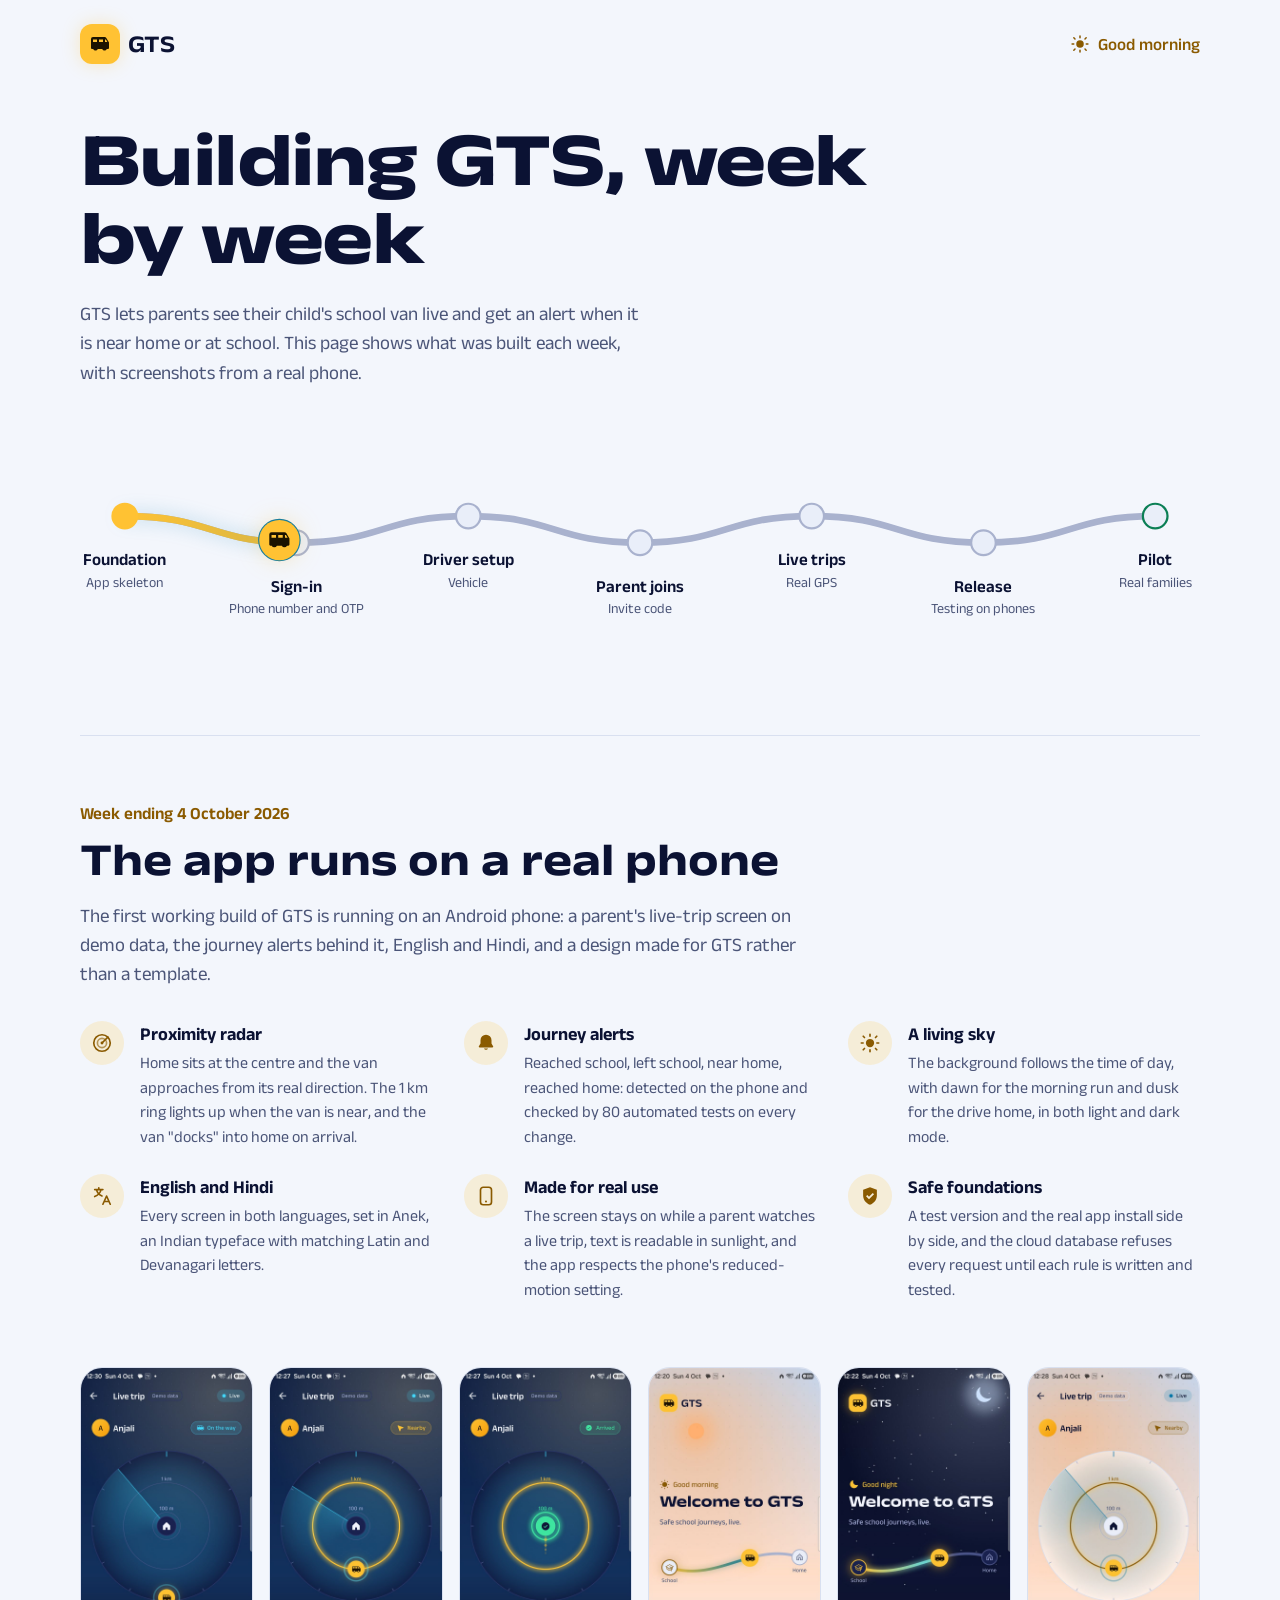
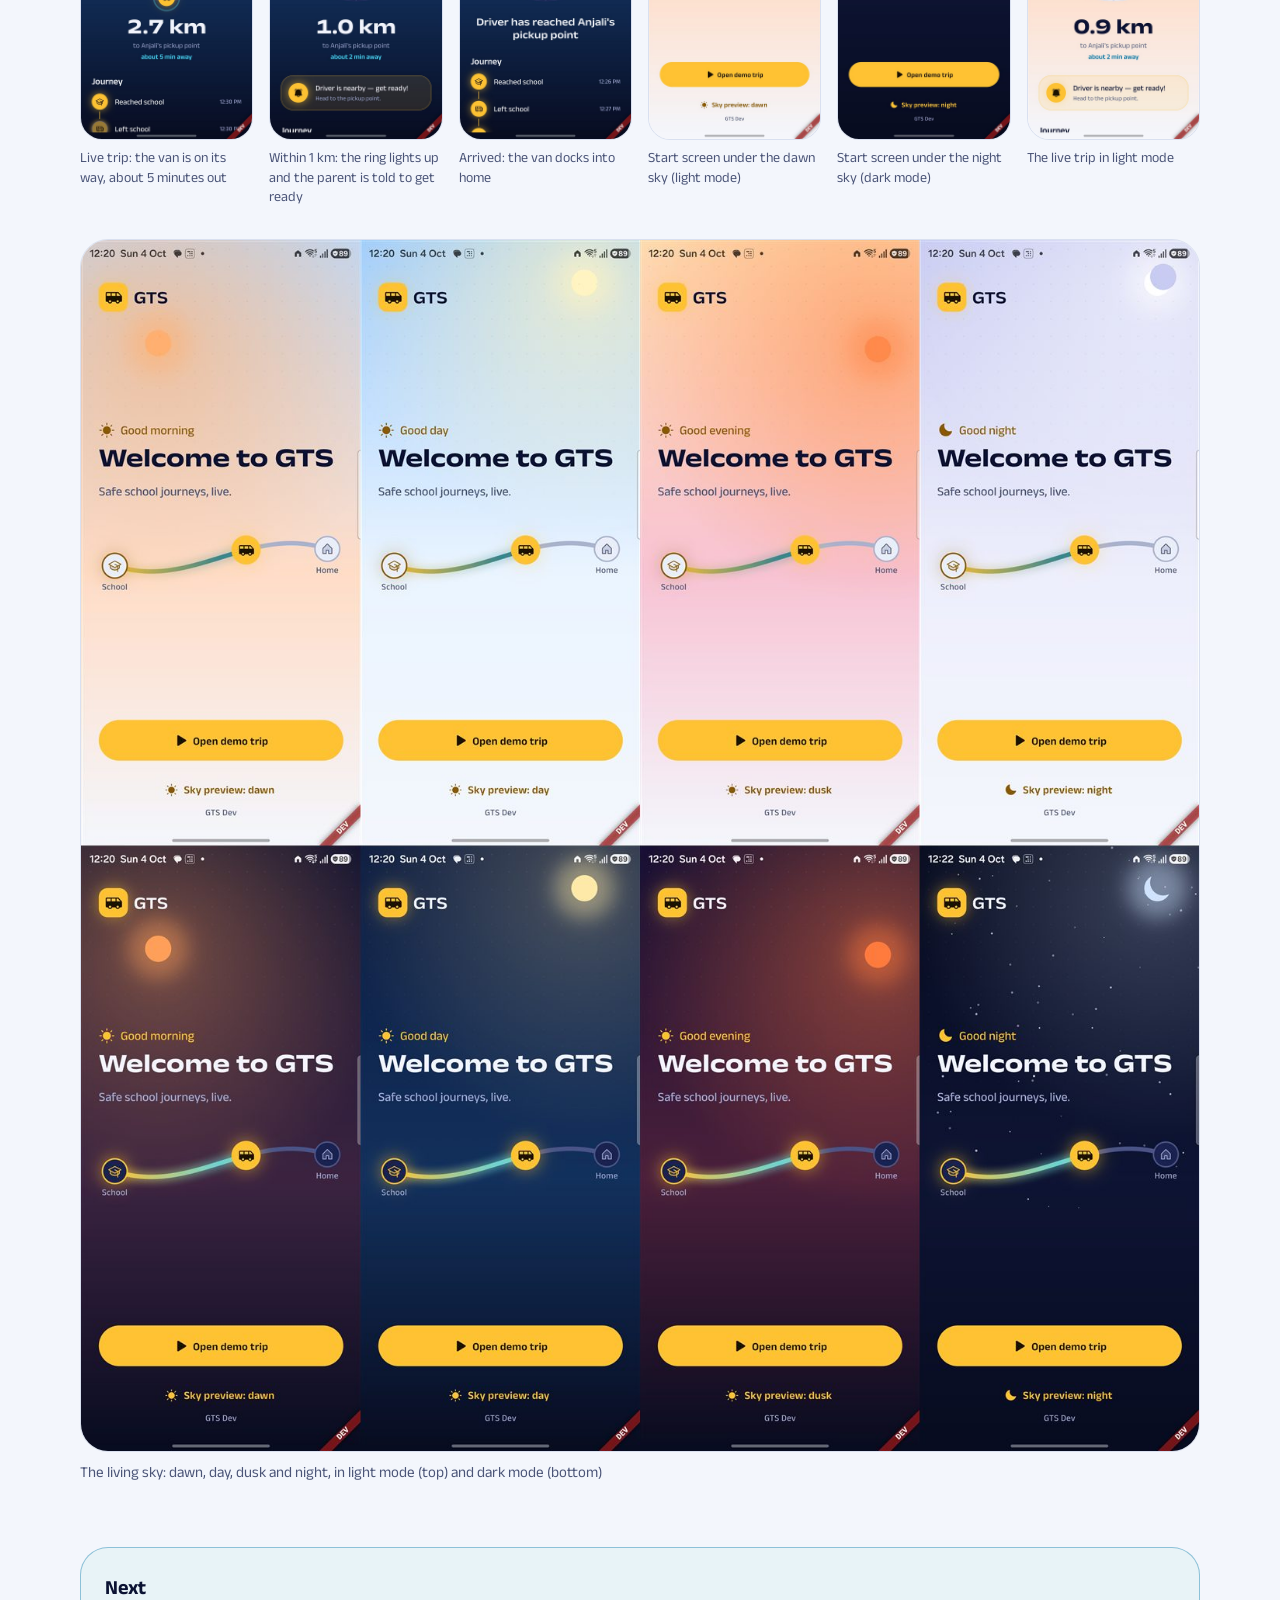
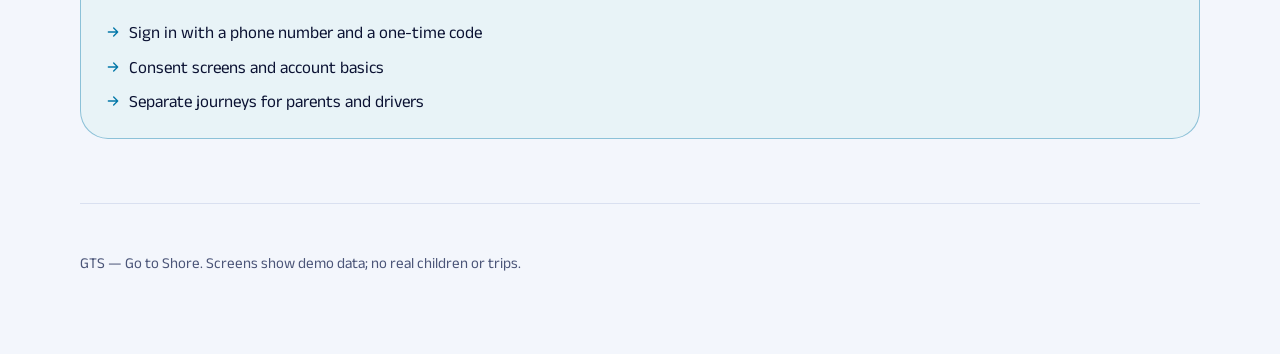
==== index.html @ 21ebdff1 "Week ending 4 October 2026: first update page Static updates page in the GTS app's design (night/day" ====
<!doctype html>
<!--
  GTS development updates — a static page served by GitHub Pages.
  WHAT: renders the weekly updates listed in data/updates.js (newest first) and the roadmap ribbon.
  HOW: no build step and no framework; js/app.js reads window.GTS_UPDATES and fills the <main>.
  PUBLIC: this repository is public. Product progress only — no costs, legal research, business
  model, dates promised to partners or personal data.
-->
<html lang="en">
  <head>
    <meta charset="utf-8" />
    <meta name="viewport" content="width=device-width, initial-scale=1" />
    <title>GTS Updates</title>
    <meta name="description" content="Weekly development updates from GTS: safe school journeys, tracked live." />
    <meta name="theme-color" content="#070B1F" media="(prefers-color-scheme: dark)" />
    <meta name="theme-color" content="#F3F6FC" media="(prefers-color-scheme: light)" />
    <link rel="icon" href="assets/favicon.svg" type="image/svg+xml" />
    <link rel="preconnect" href="https://fonts.googleapis.com" />
    <link rel="preconnect" href="https://fonts.gstatic.com" crossorigin />
    <!-- Anek Latin: the typeface of the GTS app (Ek Type, an Indian foundry). Width axis for the
         wide display style the app uses. -->
    <link
      rel="stylesheet"
      href="https://fonts.googleapis.com/css2?family=Anek+Latin:wdth,wght@75..125,300..800&display=swap"
    />
    <link rel="stylesheet" href="css/styles.css" />
  </head>
  <body>
    <div class="sky" aria-hidden="true"><div class="sky__body"></div></div>

    <header class="masthead">
      <a class="brand" href="./" aria-label="GTS updates home">
        <span class="brand__tile">
          <svg viewBox="0 0 24 24" aria-hidden="true"><use href="#icon-van" /></svg>
        </span>
        <span class="brand__name">GTS</span>
      </a>
      <p class="masthead__greeting" id="greeting"></p>
    </header>

    <main id="app">
      <section class="intro">
        <h1 class="intro__title">Building GTS, week by week</h1>
        <p class="intro__lede">
          GTS lets parents see their child's school van live and get an alert when it is near home or
          at school. This page shows what was built each week, with screenshots from a real phone.
        </p>
        <figure class="roadmap" id="roadmap" aria-label="Roadmap"></figure>
      </section>

      <div id="weeks"></div>
      <noscript><p class="noscript">This page needs JavaScript to show the updates.</p></noscript>
    </main>

    <footer class="footer">
      <p>GTS — Go to Shore. Screens show demo data; no real children or trips.</p>
    </footer>

    <dialog class="lightbox" id="lightbox" aria-label="Screenshot">
      <button class="lightbox__close" type="button" aria-label="Close">
        <svg viewBox="0 0 24 24" aria-hidden="true"><use href="#icon-close" /></svg>
      </button>
      <img class="lightbox__image" alt="" />
      <p class="lightbox__caption"></p>
    </dialog>

    <!-- Icon sprite (Phosphor-style duotone/fill shapes, drawn for this page). -->
    <svg width="0" height="0" style="position: absolute" aria-hidden="true">
      <symbol id="icon-van" viewBox="0 0 24 24">
        <path d="M3 7a2 2 0 0 1 2-2h11.6a2 2 0 0 1 1.7.95L21 10.5V16a1 1 0 0 1-1 1h-1.2a2.5 2.5 0 0 1-4.6 0H9.8a2.5 2.5 0 0 1-4.6 0H4a1 1 0 0 1-1-1V7Zm2 .5V10h4V7.5H5Zm6 0V10h4V7.5h-4Zm6 0V10h2.4l-1.5-2.5H17Z" fill="currentColor" />
      </symbol>
      <symbol id="icon-radar" viewBox="0 0 24 24">
        <circle cx="12" cy="12" r="9" fill="none" stroke="currentColor" stroke-width="1.8" />
        <circle cx="12" cy="12" r="5" fill="none" stroke="currentColor" stroke-width="1.8" opacity=".6" />
        <path d="M12 12 18.4 5.6" stroke="currentColor" stroke-width="1.8" stroke-linecap="round" />
        <circle cx="12" cy="12" r="1.6" fill="currentColor" />
      </symbol>
      <symbol id="icon-bell" viewBox="0 0 24 24">
        <path d="M12 3a6 6 0 0 0-6 6v3.6l-1.6 2.7A1 1 0 0 0 5.3 17h13.4a1 1 0 0 0 .9-1.7L18 12.6V9a6 6 0 0 0-6-6Zm-2.2 15a2.4 2.4 0 0 0 4.4 0H9.8Z" fill="currentColor" />
      </symbol>
      <symbol id="icon-sun" viewBox="0 0 24 24">
        <circle cx="12" cy="12" r="4.5" fill="currentColor" />
        <path d="M12 2.5v2M12 19.5v2M4.6 4.6 6 6M18 18l1.4 1.4M2.5 12h2M19.5 12h2M4.6 19.4 6 18M18 6l1.4-1.4" stroke="currentColor" stroke-width="1.8" stroke-linecap="round" />
      </symbol>
      <symbol id="icon-moon" viewBox="0 0 24 24">
        <path d="M20 14.5A8 8 0 0 1 9.5 4a8 8 0 1 0 10.5 10.5Z" fill="currentColor" />
      </symbol>
      <symbol id="icon-language" viewBox="0 0 24 24">
        <path d="M4 5h9M8.5 3v2M6 5c.6 3 2.8 5.6 6 7M11 5c-.8 3.4-3.2 6.2-7 7.6M13 21l4-9 4 9M14.4 18h5.2" fill="none" stroke="currentColor" stroke-width="1.8" stroke-linecap="round" stroke-linejoin="round" />
      </symbol>
      <symbol id="icon-shield" viewBox="0 0 24 24">
        <path d="M12 2.5 4.5 5.3v6.1c0 4.6 3.1 8.6 7.5 10.1 4.4-1.5 7.5-5.5 7.5-10.1V5.3L12 2.5Zm-1.1 13.1-3.2-3.2 1.4-1.4 1.8 1.8 4.1-4.1 1.4 1.4-5.5 5.5Z" fill="currentColor" />
      </symbol>
      <symbol id="icon-phone" viewBox="0 0 24 24">
        <rect x="6" y="2.5" width="12" height="19" rx="3" fill="none" stroke="currentColor" stroke-width="1.8" />
        <circle cx="12" cy="18" r="1.1" fill="currentColor" />
      </symbol>
      <symbol id="icon-arrow" viewBox="0 0 24 24">
        <path d="M5 12h13M13 6l6 6-6 6" fill="none" stroke="currentColor" stroke-width="2" stroke-linecap="round" stroke-linejoin="round" />
      </symbol>
      <symbol id="icon-close" viewBox="0 0 24 24">
        <path d="M6 6l12 12M18 6 6 18" stroke="currentColor" stroke-width="2.2" stroke-linecap="round" />
      </symbol>
    </svg>

    <script src="data/updates.js"></script>
    <script src="js/app.js"></script>
  </body>
</html>
---- css/styles.css ----
/*
  GTS updates — styles.
  WHAT: the same design language as the GTS app: night/day colour roles, school-van amber as the
  brand, the Anek typeface, and a living sky that follows the visitor's time of day.
  WHERE the sky comes from: js/app.js sets data-sky="dawn|day|dusk|night" on <html>; the visitor's
  light/dark setting (prefers-color-scheme) picks the tone of that sky.
*/

/* ---------- Colour roles (same values as GtsColors in the app) ---------- */
:root {
  color-scheme: light dark;

  /* Day set: cool white with indigo ink. */
  --background: #f3f6fc;
  --panel: #ffffff;
  --panel-raised: #e9eef9;
  --hairline: #d9e0f0;
  --brand: #ffc233;
  --brand-deep: #f59e0b;
  --on-brand: #1b1300;
  --brand-ink: #8a5a00;
  --live: #0277a8;
  --success: #0b7f55;
  --ink: #0b1233;
  --ink-muted: #4b5578;
  --ink-faint: #a9b2ce;
  --glow: 0.28;

  /* Living sky, day tone (overridden per phase below). */
  --sky-zenith: #9ccbff;
  --sky-horizon: #eaf4ff;
  --sky-body: #fff4c2;
  --sky-body-x: 78%;
  --sky-body-y: 9%;

  /* Spacing scale (8 / 16 / 24 / 32 / 64) and type. */
  --space-1: 8px;
  --space-2: 16px;
  --space-3: 24px;
  --space-4: 32px;
  --space-6: 64px;
  --radius-panel: 28px;
  --font: "Anek Latin", system-ui, sans-serif;
  --measure: 68ch;
}

@media (prefers-color-scheme: dark) {
  :root {
    /* Night set: deep indigo sky, glowing accents. */
    --background: #070b1f;
    --panel: #10173a;
    --panel-raised: #1a2350;
    --hairline: #2a3468;
    --brand-ink: #ffc233;
    --live: #40d9ff;
    --success: #3ee6a0;
    --ink: #f2f4ff;
    --ink-muted: #a3acd6;
    --ink-faint: #4a5488;
    --glow: 0.55;
    --sky-zenith: #0a1a3f;
    --sky-horizon: #12305c;
    --sky-body: #ffe9a8;
  }
}

/* ---------- Living sky: one block per phase, light then dark ---------- */
html[data-sky="dawn"] { --sky-zenith: #bfd8f6; --sky-horizon: #ffdcc6; --sky-body: #ffb070; --sky-body-x: 22%; --sky-body-y: 17%; }
html[data-sky="day"]  { --sky-zenith: #9ccbff; --sky-horizon: #eaf4ff; --sky-body: #fff4c2; --sky-body-x: 78%; --sky-body-y: 9%; }
html[data-sky="dusk"] { --sky-zenith: #ffd9ae; --sky-horizon: #f7c3d3; --sky-body: #ff8a4c; --sky-body-x: 82%; --sky-body-y: 18%; }
html[data-sky="night"]{ --sky-zenith: #c9ccf2; --sky-horizon: #edeefb; --sky-body: #ffffff; --sky-body-x: 84%; --sky-body-y: 8%; }

@media (prefers-color-scheme: dark) {
  html[data-sky="dawn"] { --sky-zenith: #0b1030; --sky-horizon: #3b2340; --sky-body: #ff9f5a; }
  html[data-sky="day"]  { --sky-zenith: #0a1a3f; --sky-horizon: #12305c; --sky-body: #ffe9a8; }
  html[data-sky="dusk"] { --sky-zenith: #160f33; --sky-horizon: #4a1f3a; --sky-body: #ff7a3d; }
  html[data-sky="night"]{ --sky-zenith: #070b1f; --sky-horizon: #0d1433; --sky-body: #cfe3ff; }
}

/* ---------- Base ---------- */
*,
*::before,
*::after {
  box-sizing: border-box;
}

html {
  background: var(--background);
}

body {
  margin: 0;
  min-height: 100vh;
  font-family: var(--font);
  font-size: 17px;
  line-height: 1.55;
  color: var(--ink);
  background: var(--background);
  -webkit-font-smoothing: antialiased;
}

img {
  max-width: 100%;
  display: block;
}

a {
  color: inherit;
}

:focus-visible {
  outline: 3px solid var(--live);
  outline-offset: 3px;
  border-radius: 6px;
}

/* ---------- The sky behind everything: a faint map dot-grid over the sky gradient, fixed so the
   content scrolls over it ---------- */
.sky {
  position: fixed;
  inset: 0;
  z-index: -1;
  background:
    radial-gradient(circle at 1px 1px, color-mix(in srgb, var(--ink) 9%, transparent) 1px, transparent 0)
      0 0 / 24px 24px,
    linear-gradient(180deg, var(--sky-zenith) 0%, var(--sky-horizon) 45%, var(--background) 85%);
}

/* The sun or moon: a soft disc with a halo, placed by the phase. */
.sky__body {
  position: absolute;
  left: var(--sky-body-x);
  top: var(--sky-body-y);
  width: 44px;
  height: 44px;
  border-radius: 50%;
  translate: -50% -50%;
  background: var(--sky-body);
  box-shadow: 0 0 60px 26px color-mix(in srgb, var(--sky-body) 45%, transparent);
}

html[data-sky="night"] .sky__body {
  /* A crescent: the disc with a bite cut out by a mask. */
  -webkit-mask: radial-gradient(circle at 72% 30%, transparent 44%, #000 45%);
  mask: radial-gradient(circle at 72% 30%, transparent 44%, #000 45%);
  box-shadow: none;
  filter: drop-shadow(0 0 18px color-mix(in srgb, var(--sky-body) 60%, transparent));
}

/* ---------- Layout ---------- */
.masthead,
main,
.footer {
  width: min(1120px, 100% - 2 * var(--space-3));
  margin-inline: auto;
}

.masthead {
  display: flex;
  align-items: center;
  justify-content: space-between;
  gap: var(--space-2);
  padding-block: var(--space-3);
}

.brand {
  display: inline-flex;
  align-items: center;
  gap: var(--space-1);
  text-decoration: none;
}

.brand__tile {
  display: grid;
  place-items: center;
  width: 40px;
  height: 40px;
  border-radius: 12px;
  background: var(--brand);
  color: var(--on-brand);
  box-shadow: 0 0 18px color-mix(in srgb, var(--brand) calc(var(--glow) * 100%), transparent);
}

.brand__tile svg {
  width: 24px;
  height: 24px;
}

.brand__name {
  font-size: 24px;
  font-weight: 650;
  font-stretch: 112%;
}

.masthead__greeting {
  margin: 0;
  display: inline-flex;
  align-items: center;
  gap: var(--space-1);
  color: var(--brand-ink);
  font-weight: 550;
}

.masthead__greeting svg {
  width: 20px;
  height: 20px;
}

/* ---------- Intro + roadmap ribbon ---------- */
.intro {
  padding-block: var(--space-4) var(--space-6);
}

.intro__title {
  margin: 0;
  max-width: 14ch;
  font-size: clamp(40px, 7vw, 76px);
  line-height: 1.02;
  font-weight: 750;
  font-stretch: 125%;
  letter-spacing: -0.02em;
}

.intro__lede {
  margin: var(--space-3) 0 0;
  max-width: 52ch;
  font-size: 19px;
  color: var(--ink-muted);
}

.roadmap {
  margin: var(--space-6) 0 0;
}

.roadmap svg {
  width: 100%;
  height: auto;
  overflow: visible;
}

.roadmap__track {
  fill: none;
  stroke: var(--ink-faint);
  stroke-width: 6;
  stroke-linecap: round;
}

.roadmap__lit {
  fill: none;
  stroke: url(#roadmap-gradient);
  stroke-width: 6;
  stroke-linecap: round;
  filter: drop-shadow(0 0 8px color-mix(in srgb, var(--live) calc(var(--glow) * 100%), transparent));
}

.roadmap__node {
  fill: var(--panel-raised);
  stroke: var(--ink-faint);
  stroke-width: 2;
}

.roadmap__node--done {
  fill: var(--brand);
  stroke: var(--brand);
}

.roadmap__node--goal {
  stroke: var(--success);
}

.roadmap__label {
  font-family: var(--font);
  font-size: 15px;
  font-weight: 600;
  fill: var(--ink);
}

.roadmap__detail {
  font-family: var(--font);
  font-size: 12.5px;
  fill: var(--ink-muted);
}

.roadmap__van-disc {
  fill: var(--brand);
  filter: drop-shadow(0 0 10px color-mix(in srgb, var(--brand) calc(var(--glow) * 100%), transparent));
}

.roadmap__van-ring {
  fill: none;
  stroke: var(--live);
  stroke-width: 2;
  transform-box: fill-box;
  transform-origin: center;
  animation: pulse 1.8s ease-out infinite;
}

/* Small screens: the roadmap becomes a vertical list, which reads better than a squeezed road. */
.roadmap__list {
  display: none;
}

@keyframes pulse {
  from { scale: 1; opacity: 1; }
  to { scale: 1.9; opacity: 0; }
}

/* ---------- A week ---------- */
.week {
  padding-block: var(--space-6);
  border-top: 1px solid var(--hairline);
}

.week__date {
  margin: 0;
  color: var(--brand-ink);
  font-weight: 600;
}

.week__title {
  margin: var(--space-1) 0 0;
  font-size: clamp(30px, 4.4vw, 46px);
  line-height: 1.08;
  font-weight: 700;
  font-stretch: 118%;
}

.week__summary {
  margin: var(--space-2) 0 0;
  max-width: var(--measure);
  font-size: 19px;
  color: var(--ink-muted);
}

.highlights {
  display: grid;
  grid-template-columns: repeat(auto-fill, minmax(300px, 1fr));
  gap: var(--space-3) var(--space-4);
  margin: var(--space-4) 0 0;
  padding: 0;
  list-style: none;
}

.highlight {
  display: grid;
  grid-template-columns: 44px 1fr;
  gap: var(--space-2);
  align-items: start;
}

.highlight__icon {
  display: grid;
  place-items: center;
  width: 44px;
  height: 44px;
  border-radius: 50%;
  background: color-mix(in srgb, var(--brand) 18%, transparent);
  color: var(--brand-ink);
}

.highlight__icon svg {
  width: 22px;
  height: 22px;
}

.highlight__title {
  margin: 0;
  font-size: 18px;
  font-weight: 650;
}

.highlight__text {
  margin: 2px 0 0;
  color: var(--ink-muted);
  font-size: 16px;
}

/* ---------- Gallery: phone screenshots ---------- */
.gallery {
  display: grid;
  grid-template-columns: repeat(6, minmax(0, 1fr));
  gap: var(--space-2);
  margin: var(--space-6) 0 0;
  padding: 0;
  list-style: none;
}

.shot {
  margin: 0;
}

.shot button {
  display: block;
  width: 100%;
  padding: 0;
  border: 1px solid var(--hairline);
  border-radius: 22px;
  overflow: hidden;
  background: var(--panel);
  cursor: zoom-in;
  transition: translate 0.25s ease, box-shadow 0.25s ease;
}

.shot button:hover {
  translate: 0 -4px;
  box-shadow: 0 12px 30px -12px color-mix(in srgb, var(--live) 50%, transparent);
}

.shot figcaption {
  margin-top: var(--space-1);
  font-size: 14px;
  line-height: 1.4;
  color: var(--ink-muted);
}

.feature {
  margin: var(--space-4) 0 0;
}

.feature button {
  display: block;
  width: 100%;
  padding: 0;
  border: 1px solid var(--hairline);
  border-radius: var(--radius-panel);
  overflow: hidden;
  background: var(--panel);
  cursor: zoom-in;
}

.feature figcaption {
  margin-top: var(--space-1);
  color: var(--ink-muted);
  font-size: 15px;
}

/* ---------- Next ---------- */
.next {
  margin: var(--space-6) 0 0;
  padding: var(--space-3);
  border-radius: var(--radius-panel);
  border: 1px solid color-mix(in srgb, var(--live) 40%, transparent);
  background: color-mix(in srgb, var(--live) 9%, var(--panel));
}

.next__title {
  margin: 0;
  font-size: 20px;
  font-weight: 650;
}

.next__list {
  margin: var(--space-2) 0 0;
  padding: 0;
  list-style: none;
  display: grid;
  gap: var(--space-1);
}

.next__list li {
  display: flex;
  gap: var(--space-1);
  align-items: baseline;
}

.next__list svg {
  flex: none;
  width: 16px;
  height: 16px;
  translate: 0 2px;
  color: var(--live);
}

/* ---------- Lightbox ---------- */
.lightbox {
  max-width: min(92vw, 1200px);
  max-height: 94vh;
  padding: var(--space-2);
  border: 1px solid var(--hairline);
  border-radius: var(--radius-panel);
  background: var(--panel);
  color: var(--ink);
}

.lightbox::backdrop {
  background: color-mix(in srgb, #000 70%, transparent);
  backdrop-filter: blur(6px);
}

.lightbox__image {
  max-height: 80vh;
  width: auto;
  margin-inline: auto;
  border-radius: 16px;
}

.lightbox__caption {
  margin: var(--space-1) 0 0;
  text-align: center;
  color: var(--ink-muted);
}

.lightbox__close {
  position: absolute;
  top: var(--space-1);
  right: var(--space-1);
  display: grid;
  place-items: center;
  width: 44px;
  height: 44px;
  border: 0;
  border-radius: 50%;
  background: var(--panel-raised);
  color: var(--ink);
  cursor: pointer;
}

.lightbox__close svg {
  width: 20px;
  height: 20px;
}

/* ---------- Footer ---------- */
.footer {
  padding-block: var(--space-4) var(--space-6);
  border-top: 1px solid var(--hairline);
  color: var(--ink-muted);
  font-size: 15px;
}

.noscript {
  color: var(--ink-muted);
}

/* ---------- Small screens ---------- */
@media (max-width: 960px) {
  .gallery {
    grid-template-columns: repeat(3, minmax(0, 1fr));
  }
}

@media (max-width: 640px) {
  body {
    font-size: 16px;
  }

  .masthead,
  main,
  .footer {
    width: calc(100% - 2 * var(--space-2));
  }

  .roadmap svg {
    display: none;
  }

  .roadmap__list {
    display: grid;
    gap: var(--space-1);
    margin: 0;
    padding: 0;
    list-style: none;
  }

  .roadmap__list li {
    display: grid;
    grid-template-columns: 18px 1fr;
    gap: var(--space-1);
    align-items: baseline;
    color: var(--ink-muted);
  }

  .roadmap__list li::before {
    content: "";
    width: 12px;
    height: 12px;
    border-radius: 50%;
    border: 2px solid var(--ink-faint);
    translate: 0 1px;
  }

  .roadmap__list li[data-state="done"]::before,
  .roadmap__list li[data-state="current"]::before {
    background: var(--brand);
    border-color: var(--brand);
  }

  .roadmap__list li[data-state="current"] {
    color: var(--ink);
    font-weight: 600;
  }

  /* Phones: swipe through screenshots sideways instead of a tall grid. */
  .gallery {
    display: flex;
    overflow-x: auto;
    scroll-snap-type: x mandatory;
    gap: var(--space-2);
    padding-bottom: var(--space-1);
  }

  /* The list items are the flex children, so they carry the width (not the figure inside). */
  .gallery > li {
    flex: 0 0 62%;
    scroll-snap-align: start;
  }
}

/* ---------- Reduced motion: no pulse, no lift ---------- */
@media (prefers-reduced-motion: reduce) {
  .roadmap__van-ring {
    animation: none;
    opacity: 0;
  }

  .shot button {
    transition: none;
  }
}
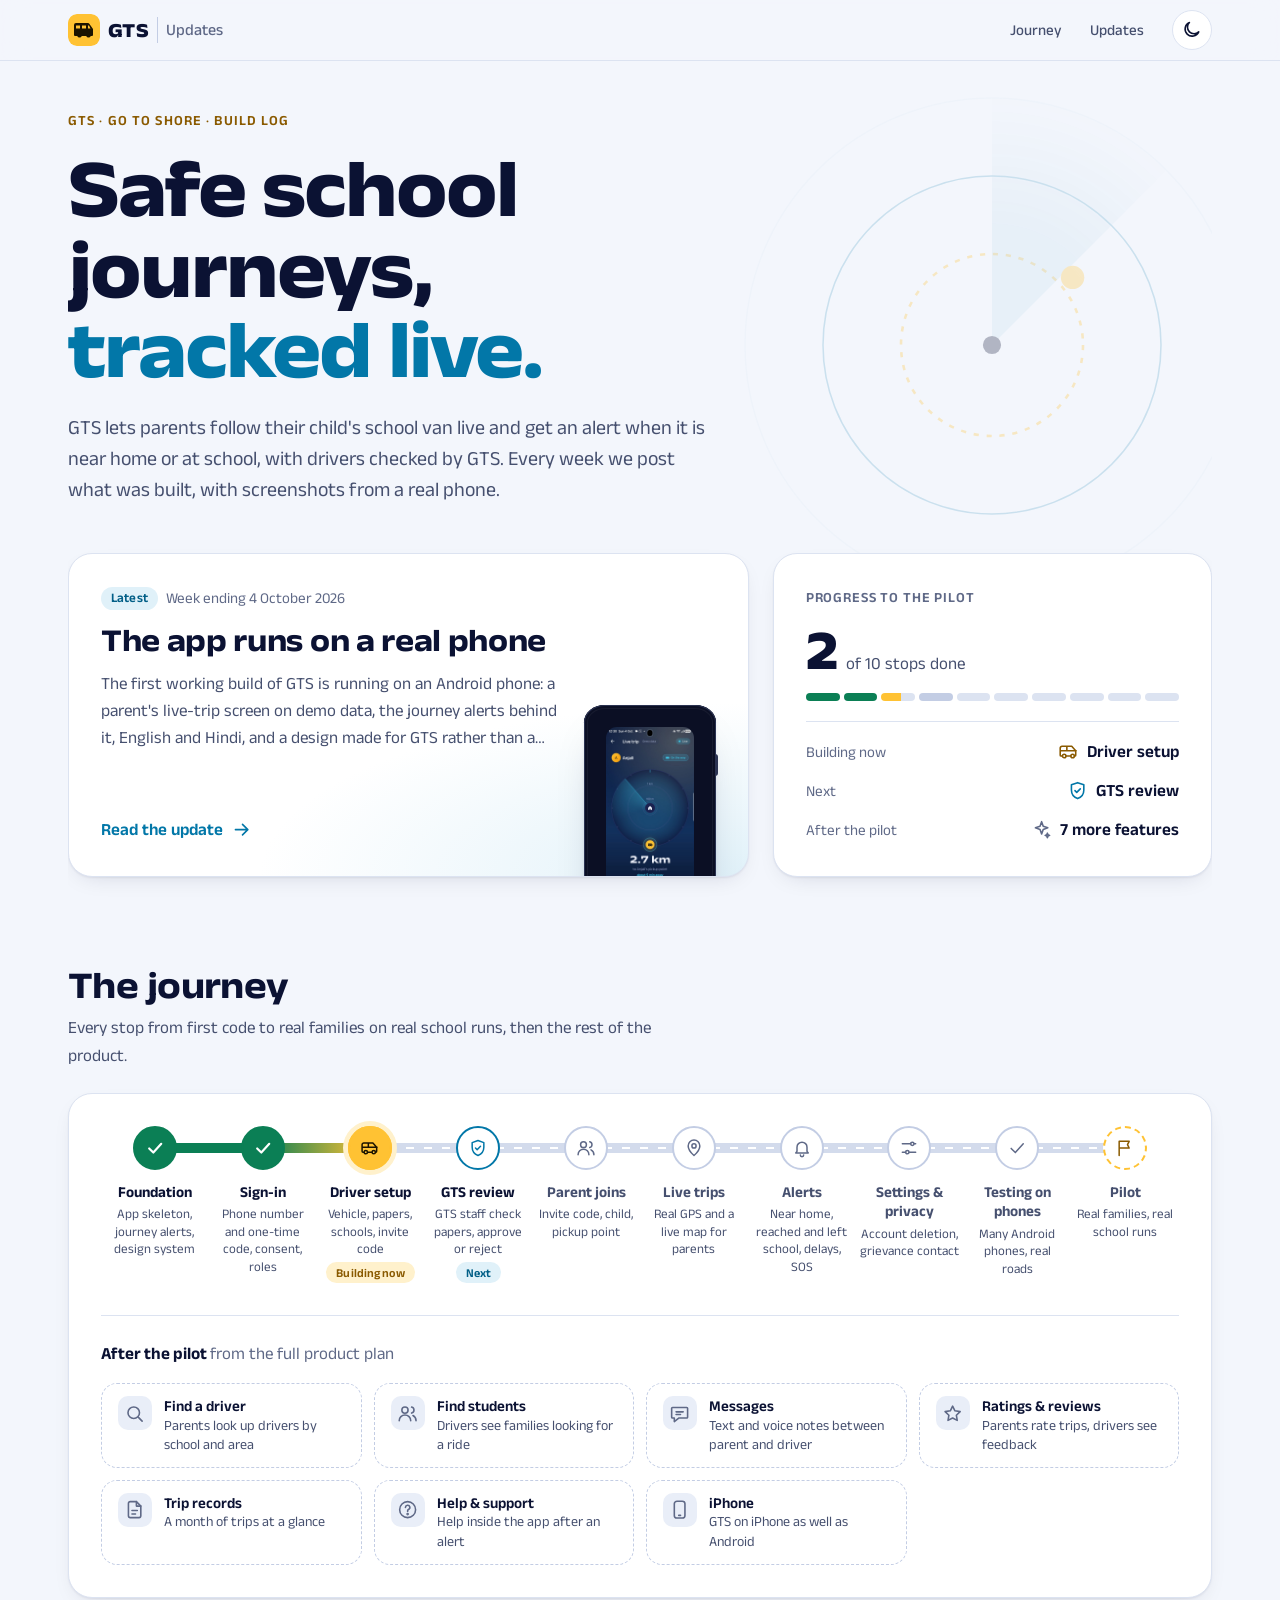
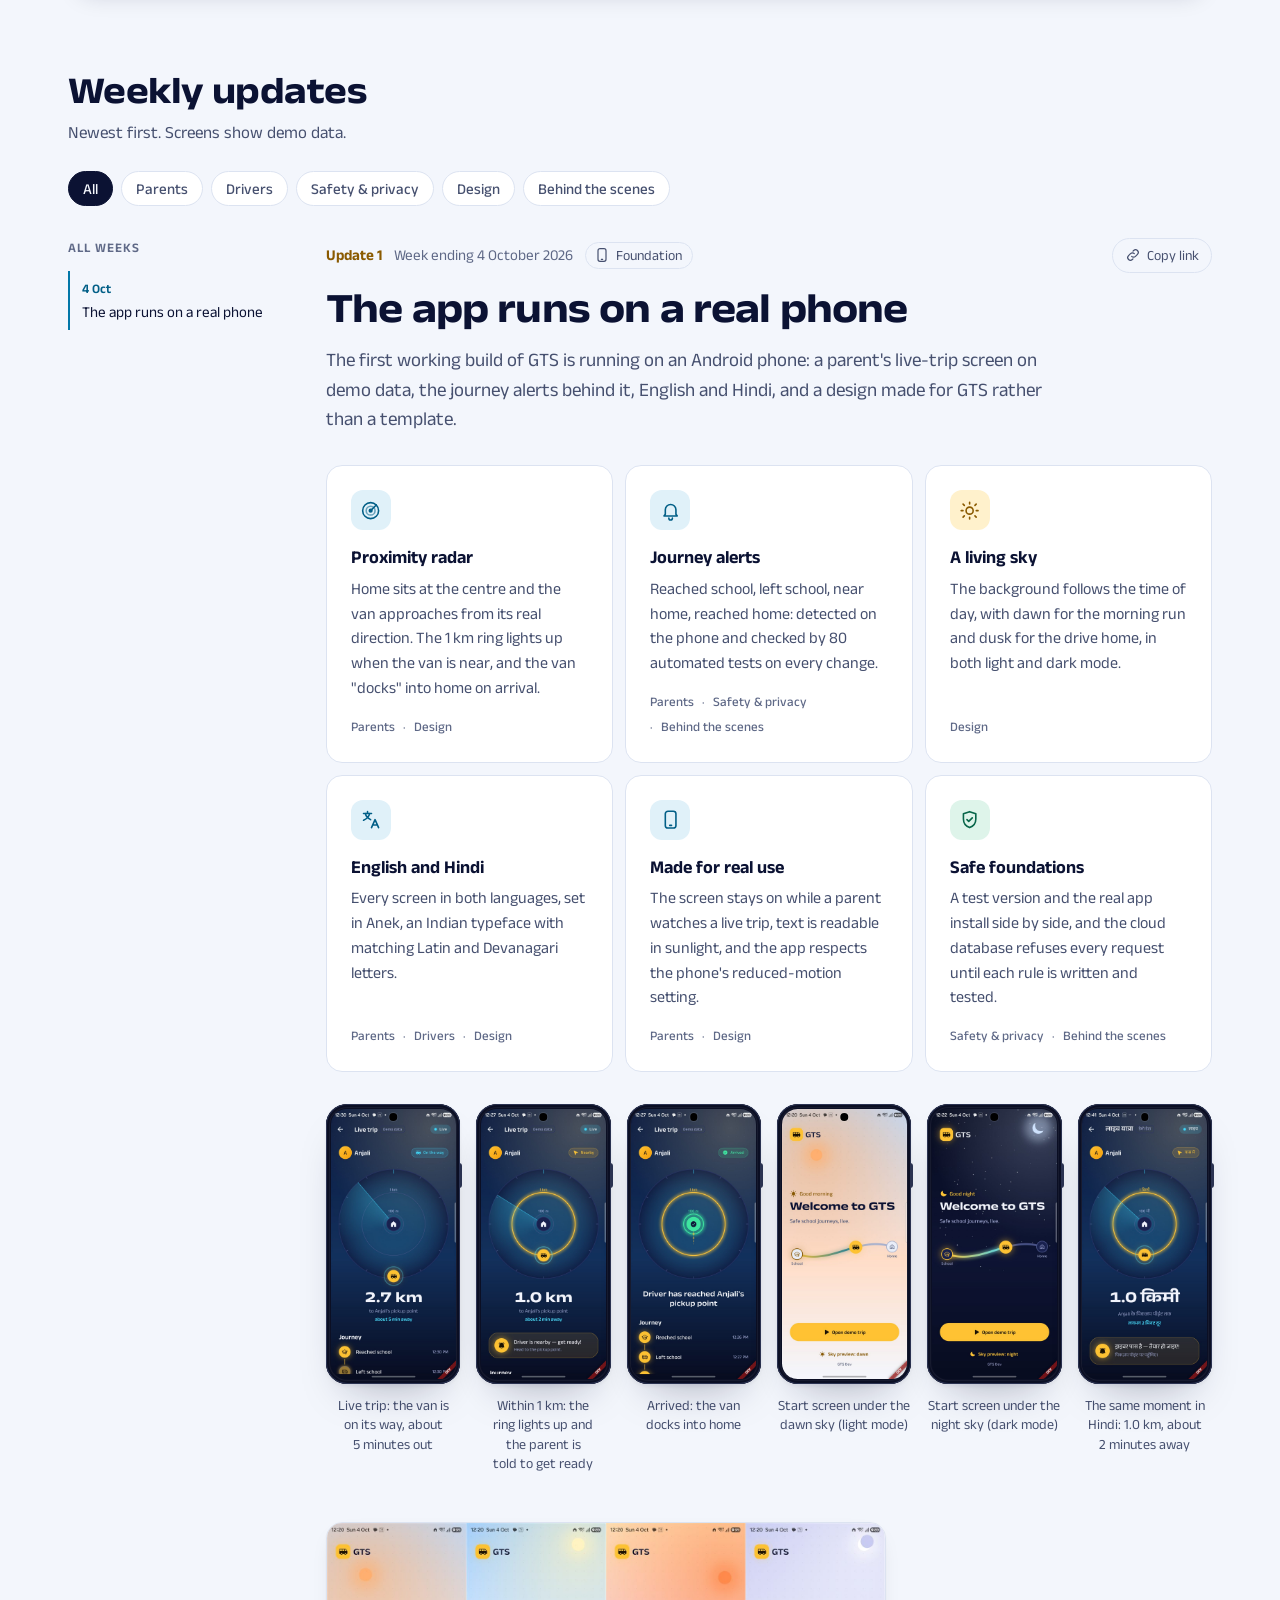
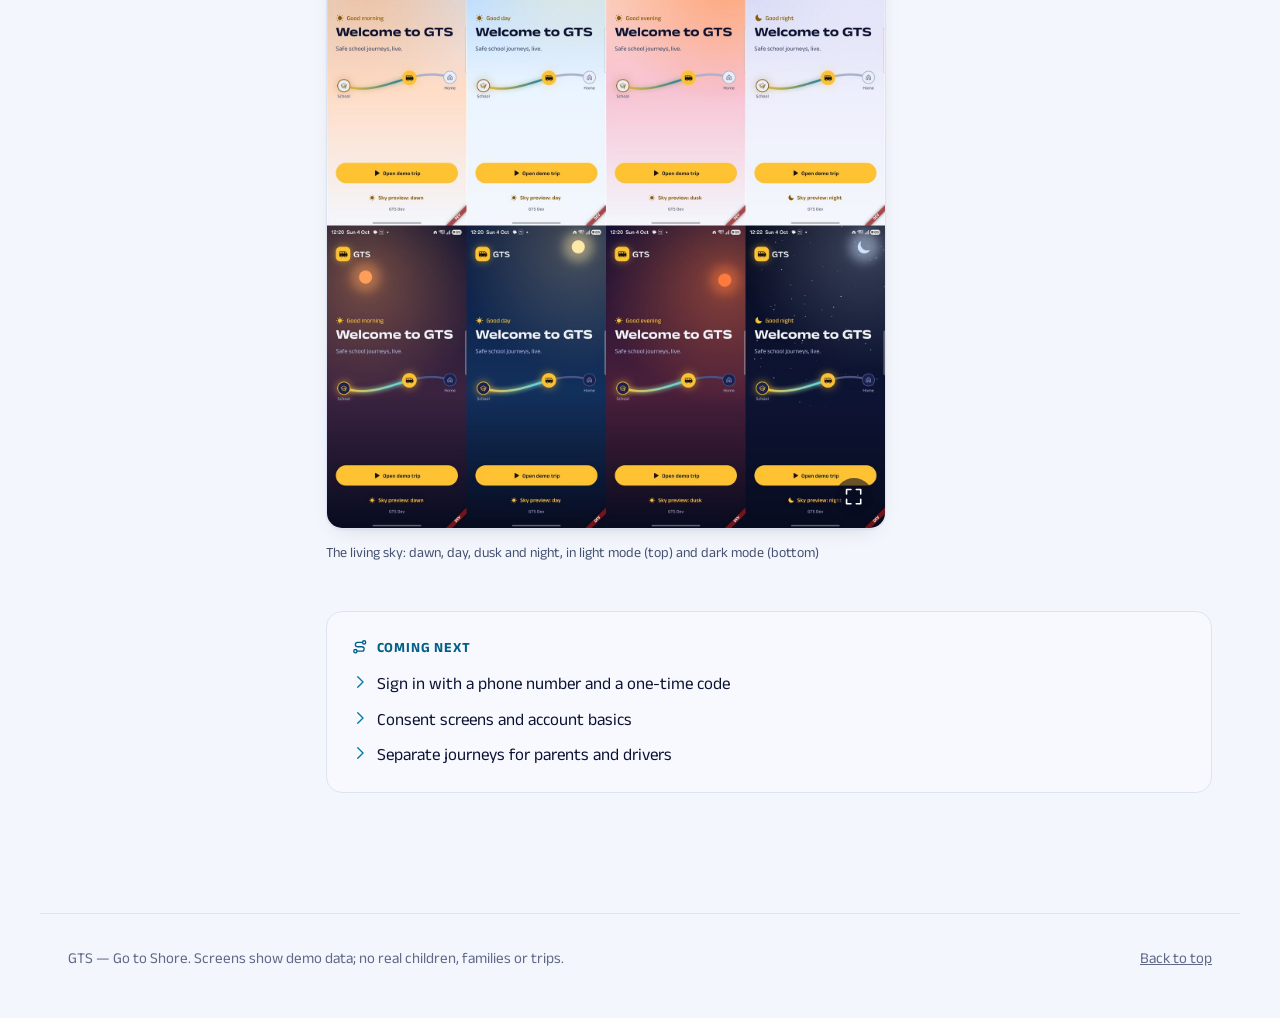
==== commit ff78d3ff: "Redesign the updates site and add a posting workflow Reading: hero with the latest week and progress" ====
--- a/index.html
+++ b/index.html
@@ -1,109 +1,145 @@
 <!doctype html>
 <!--
-  GTS development updates — a static page served by GitHub Pages.
-  WHAT: renders the weekly updates listed in data/updates.js (newest first) and the roadmap ribbon.
-  HOW: no build step and no framework; js/app.js reads window.GTS_UPDATES and fills the <main>.
+  GTS development updates — a static page served by GitHub Pages (also opens straight from disk).
+  WHAT: the hero, the journey road and the weekly updates, all drawn from data/updates.js.
+  HOW: no build step and no framework. js/icons.js (sprite), js/render.js (HTML for each part),
+  js/lightbox.js (screenshot viewer) and js/app.js (puts it together) fill the empty containers
+  below; js/theme.js runs first, in <head>, so the light/dark choice applies before the first paint.
   PUBLIC: this repository is public. Product progress only — no costs, legal research, business
-  model, dates promised to partners or personal data.
+  model, partner or pilot dates, or personal data. node tools/check-updates.js guards the data.
 -->
 <html lang="en">
   <head>
     <meta charset="utf-8" />
     <meta name="viewport" content="width=device-width, initial-scale=1" />
     <title>GTS Updates</title>
-    <meta name="description" content="Weekly development updates from GTS: safe school journeys, tracked live." />
+    <meta name="description" content="Weekly build updates from GTS (Go to Shore): safe school journeys, tracked live." />
     <meta name="theme-color" content="#070B1F" media="(prefers-color-scheme: dark)" />
     <meta name="theme-color" content="#F3F6FC" media="(prefers-color-scheme: light)" />
     <link rel="icon" href="assets/favicon.svg" type="image/svg+xml" />
     <link rel="preconnect" href="https://fonts.googleapis.com" />
     <link rel="preconnect" href="https://fonts.gstatic.com" crossorigin />
-    <!-- Anek Latin: the typeface of the GTS app (Ek Type, an Indian foundry). Width axis for the
-         wide display style the app uses. -->
+    <!-- Anek Latin + Anek Devanagari: the GTS app's typefaces (matching Latin and Hindi letters).
+         The width axis gives the wide display style used for headings. -->
     <link
       rel="stylesheet"
-      href="https://fonts.googleapis.com/css2?family=Anek+Latin:wdth,wght@75..125,300..800&display=swap"
+      href="https://fonts.googleapis.com/css2?family=Anek+Devanagari:wdth,wght@75..125,300..800&family=Anek+Latin:wdth,wght@75..125,300..800&display=swap"
     />
-    <link rel="stylesheet" href="css/styles.css" />
+    <link rel="stylesheet" href="css/base.css" />
+    <link rel="stylesheet" href="css/hero.css" />
+    <link rel="stylesheet" href="css/road.css" />
+    <link rel="stylesheet" href="css/updates.css" />
+    <link rel="stylesheet" href="css/lightbox.css" />
+    <script src="js/theme.js"></script>
   </head>
   <body>
-    <div class="sky" aria-hidden="true"><div class="sky__body"></div></div>
+    <a class="skip-link" href="#updates">Skip to the updates</a>
 
-    <header class="masthead">
-      <a class="brand" href="./" aria-label="GTS updates home">
-        <span class="brand__tile">
-          <svg viewBox="0 0 24 24" aria-hidden="true"><use href="#icon-van" /></svg>
-        </span>
-        <span class="brand__name">GTS</span>
-      </a>
-      <p class="masthead__greeting" id="greeting"></p>
+    <header class="topbar">
+      <div class="topbar__inner">
+        <a class="brand" href="#top" aria-label="GTS updates, back to top">
+          <img class="brand__tile" src="assets/favicon.svg" alt="" width="32" height="32" />
+          <span class="brand__name">GTS</span>
+          <span class="brand__sub">Updates</span>
+        </a>
+        <nav class="topbar__nav" aria-label="Sections">
+          <a href="#journey">Journey</a>
+          <a href="#updates">Updates</a>
+        </nav>
+        <button type="button" class="icon-button" data-theme-toggle aria-label="Switch theme">
+          <svg class="icon icon--theme-dark" viewBox="0 0 24 24" aria-hidden="true"><use href="#gts-icon-moon"></use></svg>
+          <svg class="icon icon--theme-light" viewBox="0 0 24 24" aria-hidden="true"><use href="#gts-icon-sun"></use></svg>
+        </button>
+      </div>
     </header>
 
-    <main id="app">
-      <section class="intro">
-        <h1 class="intro__title">Building GTS, week by week</h1>
-        <p class="intro__lede">
-          GTS lets parents see their child's school van live and get an alert when it is near home or
-          at school. This page shows what was built each week, with screenshots from a real phone.
-        </p>
-        <figure class="roadmap" id="roadmap" aria-label="Roadmap"></figure>
+    <main id="top">
+      <section class="hero" aria-labelledby="hero-title">
+        <!-- The only decoration on the page: a faint radar, echoing the app's live-trip screen. -->
+        <svg class="hero__radar" viewBox="0 0 400 400" aria-hidden="true">
+          <circle cx="200" cy="200" r="190" />
+          <circle cx="200" cy="200" r="130" />
+          <circle cx="200" cy="200" r="70" class="hero__radar-near" />
+          <path class="hero__radar-sweep" d="M200 200 L200 10 A190 190 0 0 1 334 66 Z" />
+          <circle cx="200" cy="200" r="7" class="hero__radar-home" />
+          <circle cx="262" cy="148" r="9" class="hero__radar-van" />
+        </svg>
+        <div class="hero__inner">
+          <p class="eyebrow">GTS · Go to Shore · Build log</p>
+          <h1 class="hero__title" id="hero-title">Safe school journeys, <span>tracked live.</span></h1>
+          <p class="hero__lede">
+            GTS lets parents follow their child's school van live and get an alert when it is near home
+            or at school, with drivers checked by GTS. Every week we post what was built, with
+            screenshots from a real phone.
+          </p>
+          <div class="hero__cards">
+            <div id="latest" class="hero__latest"></div>
+            <div id="glance" class="glance card"></div>
+          </div>
+        </div>
       </section>
 
-      <div id="weeks"></div>
-      <noscript><p class="noscript">This page needs JavaScript to show the updates.</p></noscript>
+      <section class="journey" id="journey" aria-labelledby="journey-title">
+        <div class="section-head">
+          <h2 class="section-title" id="journey-title">The journey</h2>
+          <p class="section-sub">Every stop from first code to real families on real school runs, then the rest of the product.</p>
+        </div>
+        <div id="road" class="journey__road"></div>
+      </section>
+
+      <section class="updates" id="updates" aria-labelledby="updates-title">
+        <div class="section-head updates__head">
+          <div>
+            <h2 class="section-title" id="updates-title">Weekly updates</h2>
+            <p class="section-sub">Newest first. Screens show demo data.</p>
+          </div>
+          <details class="jump">
+            <summary><span>Jump to week</span> <span class="jump__count" id="jump-count"></span></summary>
+            <ol class="jump__list index__list" id="jump-list"></ol>
+          </details>
+        </div>
+        <div class="filters" role="group" aria-label="Show highlights about">
+          <div class="filters__chips" id="filters"></div>
+          <p class="filters__status" id="filter-status" role="status" aria-live="polite"></p>
+        </div>
+        <div class="updates__layout">
+          <nav class="week-index" aria-label="Weeks">
+            <p class="week-index__title">All weeks</p>
+            <ol class="index__list" id="week-index-list"></ol>
+          </nav>
+          <div class="feed" id="feed"></div>
+        </div>
+        <noscript><p class="empty">This page needs JavaScript to show the updates.</p></noscript>
+      </section>
     </main>
 
     <footer class="footer">
-      <p>GTS — Go to Shore. Screens show demo data; no real children or trips.</p>
+      <p>GTS — Go to Shore. Screens show demo data; no real children, families or trips.</p>
+      <p><a href="#top">Back to top</a></p>
     </footer>
 
-    <dialog class="lightbox" id="lightbox" aria-label="Screenshot">
-      <button class="lightbox__close" type="button" aria-label="Close">
-        <svg viewBox="0 0 24 24" aria-hidden="true"><use href="#icon-close" /></svg>
+    <dialog class="lightbox" id="lightbox" aria-label="Screenshot viewer">
+      <div class="lightbox__stage">
+        <button type="button" class="lightbox__nav lightbox__nav--prev icon-button" data-lightbox-prev aria-label="Previous screenshot">
+          <svg class="icon" viewBox="0 0 24 24" aria-hidden="true"><use href="#gts-icon-chevron-left"></use></svg>
+        </button>
+        <figure class="lightbox__figure">
+          <img class="lightbox__image" alt="" />
+          <figcaption><span class="lightbox__counter"></span> <span class="lightbox__caption"></span></figcaption>
+        </figure>
+        <button type="button" class="lightbox__nav lightbox__nav--next icon-button" data-lightbox-next aria-label="Next screenshot">
+          <svg class="icon" viewBox="0 0 24 24" aria-hidden="true"><use href="#gts-icon-chevron-right"></use></svg>
+        </button>
+      </div>
+      <button type="button" class="lightbox__close icon-button" aria-label="Close viewer">
+        <svg class="icon" viewBox="0 0 24 24" aria-hidden="true"><use href="#gts-icon-close"></use></svg>
       </button>
-      <img class="lightbox__image" alt="" />
-      <p class="lightbox__caption"></p>
     </dialog>
 
-    <!-- Icon sprite (Phosphor-style duotone/fill shapes, drawn for this page). -->
-    <svg width="0" height="0" style="position: absolute" aria-hidden="true">
-      <symbol id="icon-van" viewBox="0 0 24 24">
-        <path d="M3 7a2 2 0 0 1 2-2h11.6a2 2 0 0 1 1.7.95L21 10.5V16a1 1 0 0 1-1 1h-1.2a2.5 2.5 0 0 1-4.6 0H9.8a2.5 2.5 0 0 1-4.6 0H4a1 1 0 0 1-1-1V7Zm2 .5V10h4V7.5H5Zm6 0V10h4V7.5h-4Zm6 0V10h2.4l-1.5-2.5H17Z" fill="currentColor" />
-      </symbol>
-      <symbol id="icon-radar" viewBox="0 0 24 24">
-        <circle cx="12" cy="12" r="9" fill="none" stroke="currentColor" stroke-width="1.8" />
-        <circle cx="12" cy="12" r="5" fill="none" stroke="currentColor" stroke-width="1.8" opacity=".6" />
-        <path d="M12 12 18.4 5.6" stroke="currentColor" stroke-width="1.8" stroke-linecap="round" />
-        <circle cx="12" cy="12" r="1.6" fill="currentColor" />
-      </symbol>
-      <symbol id="icon-bell" viewBox="0 0 24 24">
-        <path d="M12 3a6 6 0 0 0-6 6v3.6l-1.6 2.7A1 1 0 0 0 5.3 17h13.4a1 1 0 0 0 .9-1.7L18 12.6V9a6 6 0 0 0-6-6Zm-2.2 15a2.4 2.4 0 0 0 4.4 0H9.8Z" fill="currentColor" />
-      </symbol>
-      <symbol id="icon-sun" viewBox="0 0 24 24">
-        <circle cx="12" cy="12" r="4.5" fill="currentColor" />
-        <path d="M12 2.5v2M12 19.5v2M4.6 4.6 6 6M18 18l1.4 1.4M2.5 12h2M19.5 12h2M4.6 19.4 6 18M18 6l1.4-1.4" stroke="currentColor" stroke-width="1.8" stroke-linecap="round" />
-      </symbol>
-      <symbol id="icon-moon" viewBox="0 0 24 24">
-        <path d="M20 14.5A8 8 0 0 1 9.5 4a8 8 0 1 0 10.5 10.5Z" fill="currentColor" />
-      </symbol>
-      <symbol id="icon-language" viewBox="0 0 24 24">
-        <path d="M4 5h9M8.5 3v2M6 5c.6 3 2.8 5.6 6 7M11 5c-.8 3.4-3.2 6.2-7 7.6M13 21l4-9 4 9M14.4 18h5.2" fill="none" stroke="currentColor" stroke-width="1.8" stroke-linecap="round" stroke-linejoin="round" />
-      </symbol>
-      <symbol id="icon-shield" viewBox="0 0 24 24">
-        <path d="M12 2.5 4.5 5.3v6.1c0 4.6 3.1 8.6 7.5 10.1 4.4-1.5 7.5-5.5 7.5-10.1V5.3L12 2.5Zm-1.1 13.1-3.2-3.2 1.4-1.4 1.8 1.8 4.1-4.1 1.4 1.4-5.5 5.5Z" fill="currentColor" />
-      </symbol>
-      <symbol id="icon-phone" viewBox="0 0 24 24">
-        <rect x="6" y="2.5" width="12" height="19" rx="3" fill="none" stroke="currentColor" stroke-width="1.8" />
-        <circle cx="12" cy="18" r="1.1" fill="currentColor" />
-      </symbol>
-      <symbol id="icon-arrow" viewBox="0 0 24 24">
-        <path d="M5 12h13M13 6l6 6-6 6" fill="none" stroke="currentColor" stroke-width="2" stroke-linecap="round" stroke-linejoin="round" />
-      </symbol>
-      <symbol id="icon-close" viewBox="0 0 24 24">
-        <path d="M6 6l12 12M18 6 6 18" stroke="currentColor" stroke-width="2.2" stroke-linecap="round" />
-      </symbol>
-    </svg>
-
     <script src="data/updates.js"></script>
+    <script src="js/icons.js"></script>
+    <script src="js/render.js"></script>
+    <script src="js/lightbox.js"></script>
     <script src="js/app.js"></script>
   </body>
 </html>
--- a/css/base.css
+++ b/css/base.css
@@ -0,0 +1,468 @@
+/*
+  GTS updates — base: colour tokens (the GTS app's palette), type, layout container, top bar and the
+  small shared pieces (buttons, pills, chips, cards). Section styles live in hero.css, road.css,
+  updates.css and lightbox.css; compose.css adds the posting tool.
+
+  THEME: light tokens on :root; dark tokens when the system is dark and the reader has not chosen
+  light, or when the reader chose dark (data-theme set by js/theme.js). The colours are the app's
+  GtsColors: night #070B1F / #10173A, amber #FFC233, live cyan #40D9FF, success #3EE6A0, alert
+  #FF6B6B; day #F3F6FC / #FFFFFF, live #0277A8, success #0B7F55, alert #C62828.
+  Text colours are chosen for WCAG AA on their backgrounds (amber is never used for text on light).
+*/
+
+:root {
+  color-scheme: light;
+
+  --bg: #f3f6fc;
+  --bg-sunken: #e9eef8;
+  --panel: #ffffff;
+  --panel-raised: #f7f9fe;
+  --line: #dce3f1;
+  --line-strong: #c3cde4;
+  --ink: #0b1233;
+  --ink-muted: #46506f;
+  --ink-soft: #5f6987;
+  --brand: #ffc233;
+  --brand-soft: #fff1cc;
+  --brand-ink: #8a5a00;
+  --on-brand: #1b1300;
+  --live: #0277a8;
+  --live-soft: #e0f1f9;
+  --live-ink: #025f87;
+  --success-ink: #08664a;
+  --success: #0b7f55;
+  --success-soft: #def4ea;
+  --on-success: #ffffff;
+  --alert: #c62828;
+  --road: #d3dbec;
+  --road-mark: #ffffff;
+  --device: #0b0f24;
+  --device-edge: #2b3352;
+  --shadow-soft: 0 1px 2px rgb(11 18 51 / 0.06), 0 8px 24px -12px rgb(11 18 51 / 0.18);
+  --shadow-lift: 0 2px 4px rgb(11 18 51 / 0.06), 0 22px 44px -22px rgb(11 18 51 / 0.35);
+  --topbar-bg: rgb(243 246 252 / 0.82);
+  --flash: rgb(2 119 168 / 0.16);
+}
+
+@media (prefers-color-scheme: dark) {
+  :root:not([data-theme="light"]) {
+    color-scheme: dark;
+    --bg: #070b1f;
+    --bg-sunken: #050818;
+    --panel: #10173a;
+    --panel-raised: #151d47;
+    --line: #222b5c;
+    --line-strong: #323d78;
+    --ink: #f2f4ff;
+    --ink-muted: #b0b8de;
+    --ink-soft: #8f99c6;
+    --brand-soft: #2c2610;
+    --brand-ink: #ffc233;
+    --live: #40d9ff;
+    --live-soft: #0d2a45;
+    --live-ink: #40d9ff;
+    --success-ink: #3ee6a0;
+    --success: #3ee6a0;
+    --success-soft: #0c2e2a;
+    --on-success: #04261a;
+    --alert: #ff6b6b;
+    --road: #1c2452;
+    --road-mark: #3a4687;
+    --device: #03050f;
+    --device-edge: #2a3266;
+    --shadow-soft: 0 1px 2px rgb(0 0 0 / 0.3), 0 10px 30px -14px rgb(0 0 0 / 0.6);
+    --shadow-lift: 0 2px 4px rgb(0 0 0 / 0.3), 0 24px 48px -20px rgb(0 0 0 / 0.75);
+    --topbar-bg: rgb(7 11 31 / 0.8);
+    --flash: rgb(64 217 255 / 0.14);
+  }
+}
+
+:root[data-theme="dark"] {
+  color-scheme: dark;
+  --bg: #070b1f;
+  --bg-sunken: #050818;
+  --panel: #10173a;
+  --panel-raised: #151d47;
+  --line: #222b5c;
+  --line-strong: #323d78;
+  --ink: #f2f4ff;
+  --ink-muted: #b0b8de;
+  --ink-soft: #8f99c6;
+  --brand-soft: #2c2610;
+  --brand-ink: #ffc233;
+  --live: #40d9ff;
+  --live-soft: #0d2a45;
+  --live-ink: #40d9ff;
+  --success-ink: #3ee6a0;
+  --success: #3ee6a0;
+  --success-soft: #0c2e2a;
+  --on-success: #04261a;
+  --alert: #ff6b6b;
+  --road: #1c2452;
+  --road-mark: #3a4687;
+  --device: #03050f;
+  --device-edge: #2a3266;
+  --shadow-soft: 0 1px 2px rgb(0 0 0 / 0.3), 0 10px 30px -14px rgb(0 0 0 / 0.6);
+  --shadow-lift: 0 2px 4px rgb(0 0 0 / 0.3), 0 24px 48px -20px rgb(0 0 0 / 0.75);
+  --topbar-bg: rgb(7 11 31 / 0.8);
+  --flash: rgb(64 217 255 / 0.14);
+}
+
+/* Scale: spacing in 4 px steps, radii, type and the page width. */
+:root {
+  --space-1: 4px;
+  --space-2: 8px;
+  --space-3: 12px;
+  --space-4: 16px;
+  --space-5: 24px;
+  --space-6: 32px;
+  --space-7: 48px;
+  --space-8: 72px;
+  --radius-s: 10px;
+  --radius-m: 16px;
+  --radius-l: 24px;
+  --font: "Anek Latin", "Anek Devanagari", system-ui, -apple-system, "Segoe UI", sans-serif;
+  --wide: 112%;
+  --page-max: 1200px;
+  --gutter: 16px;
+  --topbar-height: 60px;
+}
+
+@media (min-width: 600px) {
+  :root {
+    --gutter: 28px;
+  }
+}
+
+/* ---------- Base ---------- */
+*,
+*::before,
+*::after {
+  box-sizing: border-box;
+}
+
+html {
+  -webkit-text-size-adjust: 100%;
+  scroll-padding-top: calc(var(--topbar-height) + var(--space-4));
+}
+
+body {
+  margin: 0;
+  font-family: var(--font);
+  font-size: 17px;
+  line-height: 1.6;
+  color: var(--ink);
+  background: var(--bg);
+  -webkit-font-smoothing: antialiased;
+  text-rendering: optimizeLegibility;
+  overflow-wrap: break-word;
+}
+
+img {
+  display: block;
+  max-width: 100%;
+}
+
+a {
+  color: inherit;
+}
+
+button {
+  font: inherit;
+  color: inherit;
+}
+
+:focus-visible {
+  outline: 3px solid var(--live);
+  outline-offset: 3px;
+  border-radius: 8px;
+}
+
+h1,
+h2,
+h3,
+h4,
+p {
+  margin: 0;
+}
+
+ul,
+ol {
+  margin: 0;
+  padding: 0;
+  list-style: none;
+}
+
+[hidden] {
+  display: none !important;
+}
+
+.icon {
+  width: 1.25em;
+  height: 1.25em;
+  flex: none;
+  fill: none;
+  stroke: currentColor;
+  stroke-width: 1.8;
+  stroke-linecap: round;
+  stroke-linejoin: round;
+}
+
+.visually-hidden {
+  position: absolute;
+  width: 1px;
+  height: 1px;
+  overflow: hidden;
+  clip-path: inset(50%);
+  white-space: nowrap;
+}
+
+.skip-link {
+  position: absolute;
+  left: var(--space-4);
+  top: -60px;
+  z-index: 50;
+  padding: var(--space-2) var(--space-4);
+  border-radius: var(--radius-s);
+  background: var(--panel);
+  color: var(--ink);
+  box-shadow: var(--shadow-lift);
+}
+
+.skip-link:focus {
+  top: var(--space-3);
+}
+
+/* ---------- Top bar: brand, section links, theme toggle; frosted and sticky ---------- */
+.topbar {
+  position: sticky;
+  top: 0;
+  z-index: 20;
+  background: var(--topbar-bg);
+  backdrop-filter: saturate(1.4) blur(14px);
+  -webkit-backdrop-filter: saturate(1.4) blur(14px);
+  border-bottom: 1px solid var(--line);
+}
+
+.topbar__inner {
+  display: flex;
+  align-items: center;
+  gap: var(--space-4);
+  max-width: var(--page-max);
+  height: var(--topbar-height);
+  margin: 0 auto;
+  padding: 0 var(--gutter);
+}
+
+.brand {
+  display: inline-flex;
+  align-items: center;
+  gap: var(--space-2);
+  text-decoration: none;
+  margin-right: auto;
+}
+
+.brand__tile {
+  width: 32px;
+  height: 32px;
+  border-radius: 9px;
+}
+
+.brand__name {
+  font-weight: 800;
+  font-stretch: var(--wide);
+  font-size: 20px;
+  letter-spacing: 0.02em;
+}
+
+.brand__sub {
+  color: var(--ink-soft);
+  font-weight: 500;
+  font-size: 16px;
+  padding-left: var(--space-2);
+  border-left: 1px solid var(--line-strong);
+}
+
+.topbar__nav {
+  display: flex;
+  gap: var(--space-1);
+}
+
+.topbar__nav a {
+  padding: 6px 12px;
+  border-radius: 999px;
+  text-decoration: none;
+  color: var(--ink-muted);
+  font-weight: 500;
+  font-size: 15px;
+}
+
+.topbar__nav a:hover {
+  color: var(--ink);
+  background: var(--bg-sunken);
+}
+
+@media (max-width: 420px) {
+  .topbar__nav a {
+    padding: 6px 8px;
+  }
+  .brand__sub {
+    display: none;
+  }
+}
+
+.icon-button {
+  display: inline-grid;
+  place-items: center;
+  width: 40px;
+  height: 40px;
+  border-radius: 999px;
+  border: 1px solid var(--line);
+  background: var(--panel);
+  color: var(--ink);
+  cursor: pointer;
+}
+
+.icon-button:hover {
+  border-color: var(--line-strong);
+}
+
+/* The toggle shows the theme it switches TO: a moon in light mode, a sun in dark mode. */
+.icon--theme-light {
+  display: none;
+}
+
+:root[data-theme="dark"] .icon--theme-light {
+  display: block;
+}
+
+:root[data-theme="dark"] .icon--theme-dark {
+  display: none;
+}
+
+@media (prefers-color-scheme: dark) {
+  :root:not([data-theme="light"]) .icon--theme-light {
+    display: block;
+  }
+  :root:not([data-theme="light"]) .icon--theme-dark {
+    display: none;
+  }
+}
+
+/* ---------- Shared pieces ---------- */
+main {
+  max-width: var(--page-max);
+  margin: 0 auto;
+  padding: 0 var(--gutter);
+}
+
+.eyebrow {
+  font-size: 14px;
+  font-weight: 600;
+  letter-spacing: 0.08em;
+  text-transform: uppercase;
+  color: var(--brand-ink);
+}
+
+.card {
+  background: var(--panel);
+  border: 1px solid var(--line);
+  border-radius: var(--radius-l);
+  box-shadow: var(--shadow-soft);
+}
+
+.pill {
+  display: inline-flex;
+  align-items: center;
+  gap: 4px;
+  padding: 1px 10px;
+  border-radius: 999px;
+  font-size: 13px;
+  font-weight: 600;
+  line-height: 1.6;
+  letter-spacing: 0.01em;
+  white-space: nowrap;
+}
+
+.pill--live,
+.pill--next {
+  background: var(--live-soft);
+  color: var(--live-ink);
+}
+
+.pill--now {
+  background: var(--brand-soft);
+  color: var(--brand-ink);
+}
+
+.chip {
+  flex: none;
+  padding: 7px 14px;
+  border-radius: 999px;
+  border: 1px solid var(--line);
+  background: var(--panel);
+  color: var(--ink-muted);
+  font-size: 15px;
+  font-weight: 500;
+  line-height: 1.3;
+  cursor: pointer;
+}
+
+.chip:hover {
+  border-color: var(--line-strong);
+  color: var(--ink);
+}
+
+.chip[aria-pressed="true"] {
+  background: var(--ink);
+  border-color: var(--ink);
+  color: var(--bg);
+}
+
+.section-head {
+  margin-bottom: var(--space-5);
+}
+
+.section-title {
+  font-size: clamp(28px, 4vw, 38px);
+  font-weight: 700;
+  font-stretch: var(--wide);
+  line-height: 1.1;
+  letter-spacing: -0.015em;
+}
+
+.section-sub {
+  margin-top: var(--space-2);
+  color: var(--ink-muted);
+  max-width: 60ch;
+}
+
+.empty {
+  padding: var(--space-6);
+  text-align: center;
+  color: var(--ink-muted);
+}
+
+.footer {
+  max-width: var(--page-max);
+  margin: var(--space-8) auto 0;
+  padding: var(--space-6) var(--gutter) var(--space-7);
+  border-top: 1px solid var(--line);
+  display: flex;
+  flex-wrap: wrap;
+  justify-content: space-between;
+  gap: var(--space-3);
+  color: var(--ink-soft);
+  font-size: 15px;
+}
+
+@media (prefers-reduced-motion: reduce) {
+  *,
+  *::before,
+  *::after {
+    animation-duration: 0.001ms !important;
+    animation-iteration-count: 1 !important;
+    transition-duration: 0.001ms !important;
+    scroll-behavior: auto !important;
+  }
+}
--- a/css/hero.css
+++ b/css/hero.css
@@ -0,0 +1,300 @@
+/*
+  Hero: what GTS is, the latest week (card with a phone peeking from its edge) and the progress at a
+  glance. The faint radar behind the headline is the page's only decoration (the app's live-trip
+  radar: home in the middle, the 1 km ring, the van approaching); it sweeps slowly unless the
+  reader prefers reduced motion.
+*/
+
+.hero {
+  position: relative;
+  padding: var(--space-7) 0 var(--space-8);
+  /* Keeps the radar inside the hero, so it never makes the page wider than the screen. */
+  overflow: hidden;
+}
+
+.hero__inner {
+  position: relative;
+}
+
+.hero__radar {
+  position: absolute;
+  top: 24px;
+  right: -40px;
+  width: min(520px, 70vw);
+  height: auto;
+  fill: none;
+  stroke: var(--live);
+  stroke-width: 1.2;
+  opacity: 0.28;
+  pointer-events: none;
+  /* Fades the rings out towards the edges, so no hard cut where the page ends. */
+  -webkit-mask-image: radial-gradient(circle at 50% 50%, #000 30%, transparent 70%);
+  mask-image: radial-gradient(circle at 50% 50%, #000 30%, transparent 70%);
+}
+
+.hero__radar-near {
+  stroke: var(--brand);
+  stroke-width: 2;
+  stroke-dasharray: 4 6;
+}
+
+.hero__radar-sweep {
+  fill: var(--live);
+  stroke: none;
+  opacity: 0.18;
+  transform-origin: 200px 200px;
+  animation: radar-sweep 9s linear infinite;
+}
+
+.hero__radar-home {
+  fill: var(--ink);
+  stroke: none;
+}
+
+.hero__radar-van {
+  fill: var(--brand);
+  stroke: none;
+}
+
+@keyframes radar-sweep {
+  to {
+    transform: rotate(360deg);
+  }
+}
+
+.hero__title {
+  margin-top: var(--space-4);
+  max-width: 14ch;
+  font-size: clamp(42px, 7.4vw, 82px);
+  font-weight: 750;
+  font-stretch: var(--wide);
+  line-height: 0.98;
+  letter-spacing: -0.025em;
+  text-wrap: balance;
+}
+
+.hero__title span {
+  color: var(--live);
+}
+
+.hero__lede {
+  margin-top: var(--space-5);
+  max-width: 58ch;
+  font-size: clamp(18px, 2vw, 20px);
+  line-height: 1.55;
+  color: var(--ink-muted);
+}
+
+.hero__cards {
+  display: grid;
+  gap: var(--space-4);
+  margin-top: var(--space-7);
+}
+
+@media (min-width: 880px) {
+  .hero__cards {
+    grid-template-columns: minmax(0, 1.55fr) minmax(0, 1fr);
+    gap: var(--space-5);
+  }
+}
+
+/* ---------- Latest update card ---------- */
+.hero__latest {
+  display: grid;
+}
+
+.latest {
+  position: relative;
+  display: flex;
+  gap: var(--space-5);
+  overflow: hidden;
+  padding: var(--space-6) var(--space-6) 0;
+  min-height: 100%;
+  border-radius: var(--radius-l);
+  border: 1px solid var(--line);
+  background:
+    radial-gradient(120% 90% at 100% 100%, var(--live-soft), transparent 60%),
+    var(--panel);
+  box-shadow: var(--shadow-soft);
+  text-decoration: none;
+  transition: transform 0.2s ease, box-shadow 0.2s ease, border-color 0.2s ease;
+}
+
+.latest:hover {
+  transform: translateY(-2px);
+  border-color: var(--line-strong);
+  box-shadow: var(--shadow-lift);
+}
+
+.latest__text {
+  display: flex;
+  flex-direction: column;
+  gap: var(--space-3);
+  padding-bottom: var(--space-6);
+  min-width: 0;
+}
+
+.latest__eyebrow {
+  display: flex;
+  flex-wrap: wrap;
+  align-items: center;
+  gap: var(--space-2);
+  font-size: 15px;
+  color: var(--ink-soft);
+}
+
+.latest__title {
+  font-size: clamp(24px, 3vw, 32px);
+  font-weight: 700;
+  font-stretch: var(--wide);
+  line-height: 1.1;
+  letter-spacing: -0.01em;
+  text-wrap: balance;
+}
+
+.latest__summary {
+  color: var(--ink-muted);
+  display: -webkit-box;
+  -webkit-line-clamp: 3;
+  -webkit-box-orient: vertical;
+  overflow: hidden;
+}
+
+.latest__cta {
+  display: inline-flex;
+  align-items: center;
+  gap: var(--space-2);
+  margin-top: auto;
+  padding-top: var(--space-2);
+  font-weight: 600;
+  color: var(--live);
+}
+
+.latest:hover .latest__cta .icon {
+  transform: translateX(3px);
+}
+
+.latest__cta .icon {
+  transition: transform 0.2s ease;
+}
+
+/* The phone peeks up from the card's bottom edge. */
+.latest__phone {
+  align-self: flex-end;
+  margin-bottom: -64px;
+}
+
+@media (max-width: 520px) {
+  .latest {
+    padding: var(--space-5) var(--space-5) 0;
+  }
+  .latest__text {
+    padding-bottom: var(--space-5);
+  }
+  /* .latest qualifies it so it outranks .device { display: block } in updates.css. */
+  .latest .latest__phone {
+    display: none;
+  }
+}
+
+/* ---------- At a glance ---------- */
+.glance {
+  padding: var(--space-6);
+  display: flex;
+  flex-direction: column;
+  gap: var(--space-4);
+}
+
+@media (max-width: 520px) {
+  .glance {
+    padding: var(--space-5);
+  }
+}
+
+.glance__eyebrow {
+  font-size: 14px;
+  font-weight: 600;
+  letter-spacing: 0.06em;
+  text-transform: uppercase;
+  color: var(--ink-soft);
+}
+
+.glance__count {
+  display: flex;
+  align-items: baseline;
+  gap: var(--space-2);
+  color: var(--ink-muted);
+}
+
+.glance__count strong {
+  font-size: 56px;
+  line-height: 0.9;
+  font-weight: 750;
+  font-stretch: var(--wide);
+  color: var(--ink);
+}
+
+.glance__bar {
+  display: flex;
+  gap: 4px;
+}
+
+.glance__segment {
+  flex: 1;
+  height: 8px;
+  border-radius: 999px;
+  background: var(--line);
+}
+
+.glance__segment[data-status="done"] {
+  background: var(--success);
+}
+
+.glance__segment[data-status="now"] {
+  background: linear-gradient(90deg, var(--brand) 60%, var(--line) 60%);
+}
+
+.glance__segment[data-status="next"] {
+  background: var(--line-strong);
+}
+
+.glance__rows {
+  display: grid;
+  gap: var(--space-3);
+  margin: var(--space-1) 0 0;
+  padding-top: var(--space-4);
+  border-top: 1px solid var(--line);
+}
+
+.glance__row {
+  display: flex;
+  justify-content: space-between;
+  align-items: center;
+  gap: var(--space-3);
+}
+
+.glance__row dt {
+  font-size: 15px;
+  color: var(--ink-soft);
+}
+
+.glance__row dd {
+  display: inline-flex;
+  align-items: center;
+  gap: var(--space-2);
+  margin: 0;
+  font-weight: 600;
+  text-align: right;
+}
+
+.glance__row[data-status="now"] dd .icon {
+  color: var(--brand-ink);
+}
+
+.glance__row[data-status="next"] dd .icon {
+  color: var(--live);
+}
+
+.glance__row[data-status="later"] dd .icon {
+  color: var(--ink-soft);
+}
--- a/css/road.css
+++ b/css/road.css
@@ -0,0 +1,295 @@
+/*
+  The journey road (the app's "journey ribbon"): one stop per roadmap phase on the way to the
+  pilot, then a grid of the features after it.
+  HOW the road is drawn: each stop draws the stretch of road from its own marker to the next stop's
+  marker (::before), so the road needs no measuring. Stretches leaving a finished stop are lit;
+  the one arriving at the stop being built fades from green to amber.
+  Phones and narrow windows: a vertical road down the left. From 960 px: a horizontal road.
+*/
+
+.journey {
+  padding-top: var(--space-4);
+  scroll-margin-top: calc(var(--topbar-height) + var(--space-4));
+}
+
+.journey__road {
+  padding: var(--space-6);
+  border-radius: var(--radius-l);
+  border: 1px solid var(--line);
+  background: var(--panel);
+  box-shadow: var(--shadow-soft);
+}
+
+@media (max-width: 520px) {
+  .journey__road {
+    padding: var(--space-5) var(--space-4);
+  }
+}
+
+/* ---------- Stops: vertical by default ---------- */
+.road {
+  --marker: 36px;
+  --road-width: 6px;
+  display: flex;
+  flex-direction: column;
+}
+
+.stop {
+  position: relative;
+  display: flex;
+  align-items: flex-start;
+  gap: var(--space-4);
+  padding-bottom: var(--space-4);
+}
+
+.stop:last-child {
+  padding-bottom: 0;
+}
+
+/* The stretch of road to the next stop. */
+.stop:not(:last-child)::before {
+  content: "";
+  position: absolute;
+  left: calc(var(--marker) / 2 - var(--road-width) / 2);
+  top: calc(var(--marker) / 2);
+  width: var(--road-width);
+  height: 100%;
+  border-radius: 999px;
+  background: var(--road);
+}
+
+.stop[data-status="done"]::before {
+  background: var(--success);
+}
+
+.stop[data-status="done"]:has(+ .stop[data-status="now"])::before {
+  background: linear-gradient(180deg, var(--success), var(--brand));
+}
+
+.stop__marker {
+  position: relative;
+  z-index: 1;
+  display: grid;
+  place-items: center;
+  flex: none;
+  width: var(--marker);
+  height: var(--marker);
+  border-radius: 999px;
+  border: 2px solid var(--line-strong);
+  background: var(--panel);
+  color: var(--ink-soft);
+}
+
+.stop__marker .icon {
+  width: 18px;
+  height: 18px;
+}
+
+.stop[data-status="done"] .stop__marker {
+  border-color: var(--success);
+  background: var(--success);
+  color: var(--on-success);
+}
+
+.stop[data-status="done"] .stop__marker .icon {
+  stroke-width: 2.6;
+}
+
+.stop[data-status="now"] .stop__marker {
+  border-color: var(--brand);
+  background: var(--brand);
+  color: var(--on-brand);
+  box-shadow: 0 0 0 5px var(--brand-soft);
+}
+
+/* A slow pulse around the stop being built (off under reduced motion, see base.css). */
+.stop[data-status="now"] .stop__marker::after {
+  content: "";
+  position: absolute;
+  inset: -2px;
+  border-radius: 999px;
+  border: 2px solid var(--brand);
+  animation: stop-pulse 2.4s ease-out infinite;
+}
+
+@keyframes stop-pulse {
+  from {
+    transform: scale(1);
+    opacity: 0.8;
+  }
+  to {
+    transform: scale(1.7);
+    opacity: 0;
+  }
+}
+
+.stop[data-status="next"] .stop__marker {
+  border-color: var(--live);
+  color: var(--live);
+}
+
+.stop[data-goal] .stop__marker {
+  border-color: var(--brand);
+  border-style: dashed;
+  color: var(--brand-ink);
+}
+
+.stop__text {
+  display: flex;
+  flex-wrap: wrap;
+  align-items: center;
+  column-gap: var(--space-2);
+  min-width: 0;
+  padding-top: 5px;
+}
+
+.stop__label {
+  font-weight: 650;
+  font-size: 16px;
+  line-height: 1.3;
+}
+
+.stop__detail {
+  flex-basis: 100%;
+  order: 3;
+  font-size: 14px;
+  line-height: 1.4;
+  color: var(--ink-muted);
+}
+
+.stop[data-status="planned"] .stop__label {
+  color: var(--ink-muted);
+}
+
+.stop .pill {
+  font-size: 12px;
+}
+
+/* ---------- Horizontal road from 960 px ---------- */
+@media (min-width: 960px) {
+  .road {
+    --marker: 44px;
+    --road-width: 10px;
+    display: grid;
+    grid-template-columns: repeat(var(--stops), minmax(0, 1fr));
+  }
+
+  .stop {
+    flex-direction: column;
+    align-items: center;
+    gap: var(--space-3);
+    padding: 0 var(--space-1);
+    text-align: center;
+  }
+
+  .stop:not(:last-child)::before {
+    left: 50%;
+    top: calc(var(--marker) / 2 - var(--road-width) / 2);
+    width: 100%;
+    height: var(--road-width);
+    /* Unlit road: asphalt with a dashed centre line. */
+    background:
+      repeating-linear-gradient(90deg, var(--road-mark) 0 8px, transparent 8px 18px) center / 100% 2px no-repeat,
+      var(--road);
+  }
+
+  .stop[data-status="done"]::before {
+    background: var(--success);
+  }
+
+  .stop[data-status="done"]:has(+ .stop[data-status="now"])::before {
+    background: linear-gradient(90deg, var(--success), var(--brand));
+  }
+
+  .stop__marker .icon {
+    width: 20px;
+    height: 20px;
+  }
+
+  .stop__text {
+    flex-direction: column;
+    flex-wrap: nowrap;
+    gap: var(--space-1);
+    padding-top: 0;
+  }
+
+  .stop__label {
+    font-size: 15px;
+  }
+
+  .stop__detail {
+    order: 0;
+    font-size: 13px;
+    line-height: 1.35;
+  }
+}
+
+/* ---------- After the pilot ---------- */
+.later {
+  margin-top: var(--space-6);
+  padding-top: var(--space-5);
+  border-top: 1px solid var(--line);
+}
+
+.later__title {
+  font-size: 17px;
+  font-weight: 650;
+  margin-bottom: var(--space-4);
+}
+
+.later__title span {
+  font-weight: 400;
+  color: var(--ink-soft);
+}
+
+.later__grid {
+  display: grid;
+  grid-template-columns: repeat(auto-fill, minmax(min(100%, 220px), 1fr));
+  gap: var(--space-3);
+}
+
+.later__item {
+  display: flex;
+  align-items: flex-start;
+  gap: var(--space-3);
+  padding: var(--space-3) var(--space-4);
+  border-radius: var(--radius-m);
+  border: 1px dashed var(--line-strong);
+}
+
+.later__icon {
+  display: grid;
+  place-items: center;
+  flex: none;
+  width: 34px;
+  height: 34px;
+  border-radius: 10px;
+  background: var(--bg-sunken);
+  color: var(--ink-soft);
+}
+
+.later__label {
+  display: block;
+  font-weight: 600;
+  font-size: 15px;
+  line-height: 1.3;
+}
+
+.later__detail {
+  display: block;
+  font-size: 14px;
+  line-height: 1.4;
+  color: var(--ink-muted);
+}
+
+/* Phones: two columns, icon above the text, so seven features stay short. */
+@media (max-width: 520px) {
+  .later__grid {
+    grid-template-columns: repeat(2, minmax(0, 1fr));
+  }
+  .later__item {
+    flex-direction: column;
+    gap: var(--space-2);
+    padding: var(--space-3);
+  }
+}
--- a/css/updates.css
+++ b/css/updates.css
@@ -0,0 +1,679 @@
+/*
+  The weekly updates: section head with the phone "Jump to week" menu, area filter chips, the sticky
+  week index (wide screens), and each week: header, highlight cards, phone-framed screenshots, the
+  wide feature image and "Coming next". Collapsed and filtered states are driven by js/app.js.
+*/
+
+.updates {
+  padding-top: var(--space-8);
+  scroll-margin-top: var(--topbar-height);
+}
+
+.updates__head {
+  display: flex;
+  flex-wrap: wrap;
+  align-items: flex-end;
+  justify-content: space-between;
+  gap: var(--space-4);
+}
+
+/* ---------- Phone week menu (wide screens use the sidebar instead) ---------- */
+.jump {
+  position: relative;
+}
+
+.jump summary {
+  display: inline-flex;
+  align-items: center;
+  gap: var(--space-2);
+  padding: 8px 14px;
+  border-radius: 999px;
+  border: 1px solid var(--line);
+  background: var(--panel);
+  font-size: 15px;
+  font-weight: 600;
+  cursor: pointer;
+  list-style: none;
+}
+
+.jump summary::-webkit-details-marker {
+  display: none;
+}
+
+.jump__count {
+  min-width: 22px;
+  padding: 0 6px;
+  border-radius: 999px;
+  background: var(--bg-sunken);
+  color: var(--ink-soft);
+  font-size: 13px;
+  text-align: center;
+}
+
+.jump__list {
+  position: absolute;
+  z-index: 15;
+  right: 0;
+  top: calc(100% + 8px);
+  width: min(320px, calc(100vw - 2 * var(--gutter)));
+  max-height: 60vh;
+  overflow: auto;
+  padding: var(--space-2);
+  border-radius: var(--radius-m);
+  border: 1px solid var(--line);
+  background: var(--panel);
+  box-shadow: var(--shadow-lift);
+}
+
+@media (min-width: 960px) {
+  .jump {
+    display: none;
+  }
+}
+
+/* ---------- Filter chips: wrap on wide screens, one swipeable row on phones ---------- */
+.filters {
+  margin-bottom: var(--space-6);
+}
+
+.filters__chips {
+  display: flex;
+  flex-wrap: wrap;
+  gap: var(--space-2);
+}
+
+.filters__status {
+  margin-top: var(--space-3);
+  font-size: 15px;
+  color: var(--ink-soft);
+}
+
+.filters__status:empty {
+  display: none;
+}
+
+@media (max-width: 640px) {
+  .filters__chips {
+    flex-wrap: nowrap;
+    overflow-x: auto;
+    margin-inline: calc(-1 * var(--gutter));
+    padding: 2px var(--gutter) 6px;
+    scrollbar-width: none;
+  }
+  .filters__chips::-webkit-scrollbar {
+    display: none;
+  }
+}
+
+/* ---------- Layout: sticky week index + feed ---------- */
+.updates__layout {
+  display: block;
+}
+
+.week-index {
+  display: none;
+}
+
+@media (min-width: 960px) {
+  .updates__layout {
+    display: grid;
+    grid-template-columns: 210px minmax(0, 1fr);
+    gap: var(--space-7);
+    align-items: start;
+  }
+
+  .week-index {
+    display: block;
+    position: sticky;
+    top: calc(var(--topbar-height) + var(--space-5));
+    max-height: calc(100vh - var(--topbar-height) - 2 * var(--space-5));
+    overflow: auto;
+  }
+}
+
+.week-index__title {
+  margin-bottom: var(--space-3);
+  font-size: 13px;
+  font-weight: 600;
+  letter-spacing: 0.08em;
+  text-transform: uppercase;
+  color: var(--ink-soft);
+}
+
+.index__list a {
+  display: grid;
+  gap: 2px;
+  padding: var(--space-2) var(--space-3);
+  border-left: 2px solid var(--line);
+  text-decoration: none;
+  color: var(--ink-muted);
+}
+
+.jump__list a {
+  border-left: 0;
+  border-radius: var(--radius-s);
+}
+
+.index__list a:hover {
+  color: var(--ink);
+  background: var(--bg-sunken);
+}
+
+.index__list a[aria-current="true"] {
+  border-left-color: var(--live);
+  color: var(--ink);
+}
+
+.jump__list a[aria-current="true"] {
+  background: var(--live-soft);
+}
+
+.index__date {
+  font-size: 13px;
+  font-weight: 600;
+  color: var(--ink-soft);
+}
+
+.index__list a[aria-current="true"] .index__date {
+  color: var(--live-ink);
+}
+
+.index__title {
+  font-size: 15px;
+  line-height: 1.35;
+}
+
+/* ---------- A week ---------- */
+.week {
+  position: relative;
+  padding: var(--space-7) 0;
+  border-top: 1px solid var(--line);
+  scroll-margin-top: calc(var(--topbar-height) + var(--space-3));
+}
+
+.week:first-child {
+  padding-top: 0;
+  border-top: 0;
+}
+
+.week:focus {
+  outline: none;
+}
+
+.week.is-filtered-out {
+  display: none;
+}
+
+/* Permalink flash: a soft tint around the week opened by its link, fading out. */
+.week::before {
+  content: "";
+  position: absolute;
+  inset: calc(-1 * var(--space-3)) calc(-1 * var(--space-3));
+  border-radius: var(--radius-l);
+  background: var(--flash);
+  opacity: 0;
+  pointer-events: none;
+}
+
+.week:first-child::before {
+  top: calc(-1 * var(--space-5));
+}
+
+.week.is-target::before {
+  animation: week-flash 2.4s ease-out;
+}
+
+@keyframes week-flash {
+  0%,
+  35% {
+    opacity: 1;
+  }
+  100% {
+    opacity: 0;
+  }
+}
+
+.week__head {
+  display: grid;
+  grid-template-columns: minmax(0, 1fr) auto;
+  grid-template-areas:
+    "meta copy"
+    "title title"
+    "summary summary";
+  align-items: center;
+  column-gap: var(--space-3);
+}
+
+.week__meta {
+  grid-area: meta;
+  display: flex;
+  flex-wrap: wrap;
+  align-items: center;
+  gap: var(--space-2) var(--space-3);
+  font-size: 15px;
+  color: var(--ink-soft);
+}
+
+.week__number {
+  font-weight: 650;
+  color: var(--brand-ink);
+}
+
+.week__phase {
+  display: inline-flex;
+  align-items: center;
+  gap: 6px;
+  padding: 1px 10px 1px 8px;
+  border-radius: 999px;
+  border: 1px solid var(--line);
+  font-size: 14px;
+  color: var(--ink-muted);
+}
+
+.week__phase .icon {
+  width: 16px;
+  height: 16px;
+}
+
+.week__copy {
+  grid-area: copy;
+  display: inline-flex;
+  align-items: center;
+  gap: 6px;
+  padding: 5px 12px;
+  border-radius: 999px;
+  border: 1px solid var(--line);
+  background: transparent;
+  color: var(--ink-muted);
+  font-size: 14px;
+  cursor: pointer;
+}
+
+.week__copy:hover {
+  color: var(--ink);
+  border-color: var(--line-strong);
+}
+
+.week__copy .icon {
+  width: 16px;
+  height: 16px;
+}
+
+@media (max-width: 420px) {
+  .week__copy span {
+    position: absolute;
+    width: 1px;
+    height: 1px;
+    overflow: hidden;
+    clip-path: inset(50%);
+  }
+  .week__copy {
+    padding: 8px;
+  }
+}
+
+.week__title {
+  grid-area: title;
+  margin-top: var(--space-3);
+  font-size: clamp(28px, 4.2vw, 42px);
+  font-weight: 700;
+  font-stretch: var(--wide);
+  line-height: 1.06;
+  letter-spacing: -0.02em;
+  text-wrap: balance;
+}
+
+.week__title a {
+  text-decoration: none;
+}
+
+.week__title a:hover {
+  text-decoration: underline;
+  text-decoration-thickness: 2px;
+  text-underline-offset: 6px;
+  text-decoration-color: var(--line-strong);
+}
+
+.week__summary {
+  grid-area: summary;
+  margin-top: var(--space-4);
+  max-width: 66ch;
+  font-size: 19px;
+  line-height: 1.55;
+  color: var(--ink-muted);
+}
+
+.week__filtered {
+  margin-top: var(--space-3);
+  font-size: 15px;
+  color: var(--ink-soft);
+}
+
+/* ---------- Highlight cards ---------- */
+.highlights {
+  display: grid;
+  grid-template-columns: repeat(auto-fill, minmax(min(100%, 250px), 1fr));
+  gap: var(--space-3);
+  margin-top: var(--space-6);
+}
+
+.highlight {
+  display: flex;
+  flex-direction: column;
+  gap: var(--space-2);
+  padding: var(--space-5);
+  border-radius: var(--radius-m);
+  border: 1px solid var(--line);
+  background: var(--panel);
+}
+
+.highlight__icon {
+  display: grid;
+  place-items: center;
+  width: 40px;
+  height: 40px;
+  margin-bottom: var(--space-2);
+  border-radius: 12px;
+  background: var(--live-soft);
+  color: var(--live-ink);
+}
+
+/* The icon tile takes the colour of the highlight's first area. */
+.highlight[data-tags^="drivers"] .highlight__icon,
+.highlight[data-tags^="design"] .highlight__icon {
+  background: var(--brand-soft);
+  color: var(--brand-ink);
+}
+
+.highlight[data-tags^="safety"] .highlight__icon {
+  background: var(--success-soft);
+  color: var(--success-ink);
+}
+
+.highlight[data-tags^="tech"] .highlight__icon {
+  background: var(--bg-sunken);
+  color: var(--ink-muted);
+}
+
+.highlight__title {
+  font-size: 18px;
+  font-weight: 650;
+  line-height: 1.25;
+}
+
+.highlight__text {
+  font-size: 16px;
+  line-height: 1.55;
+  color: var(--ink-muted);
+}
+
+.highlight__tags {
+  display: flex;
+  flex-wrap: wrap;
+  gap: 4px 8px;
+  margin-top: auto;
+  padding-top: var(--space-2);
+  font-size: 13px;
+  font-weight: 500;
+  color: var(--ink-soft);
+}
+
+.highlight__tags li + li::before {
+  content: "·";
+  margin-right: 8px;
+}
+
+/* Phones: icon beside the title, tighter padding, so six cards stay a short scroll. */
+@media (max-width: 640px) {
+  .highlight {
+    display: grid;
+    grid-template-columns: 36px minmax(0, 1fr);
+    align-items: center;
+    column-gap: var(--space-3);
+    padding: var(--space-4);
+  }
+  .highlight__icon {
+    width: 36px;
+    height: 36px;
+    margin-bottom: 0;
+  }
+  .highlight__text,
+  .highlight__tags {
+    grid-column: 1 / -1;
+  }
+}
+
+/* ---------- Screenshot gallery in phone frames ---------- */
+.gallery {
+  margin-top: var(--space-6);
+}
+
+.gallery__track {
+  display: grid;
+  grid-template-columns: repeat(auto-fill, minmax(118px, 1fr));
+  gap: var(--space-6) var(--space-4);
+}
+
+/* Phones: one swipeable row of phones that snaps, bleeding to the screen edges. */
+@media (max-width: 719px) {
+  .gallery__track {
+    grid-auto-flow: column;
+    grid-template-columns: none;
+    grid-auto-columns: 44%;
+    gap: var(--space-4);
+    overflow-x: auto;
+    overscroll-behavior-x: contain;
+    scroll-snap-type: x mandatory;
+    scroll-padding-inline: var(--gutter);
+    margin-inline: calc(-1 * var(--gutter));
+    padding: var(--space-1) var(--gutter) var(--space-3);
+    scrollbar-width: thin;
+  }
+  .gallery__track > li {
+    scroll-snap-align: start;
+  }
+}
+
+.shot {
+  display: flex;
+  flex-direction: column;
+  gap: var(--space-3);
+  margin: 0;
+}
+
+.shot figcaption {
+  font-size: 14px;
+  line-height: 1.4;
+  color: var(--ink-muted);
+  text-align: center;
+  text-wrap: balance;
+}
+
+/* The phone: a dark body with an edge highlight, a side key, the screen and its camera hole.
+   Corner radii are percentages of width / height so the frame scales with the column. */
+.device {
+  position: relative;
+  display: block;
+  width: 100%;
+  padding: 3.6%;
+  border: 0;
+  border-radius: 16% / 7.4%;
+  background: var(--device);
+  box-shadow:
+    inset 0 0 0 1px var(--device-edge),
+    inset 0 0 0 3px var(--device),
+    inset 0 0 0 4px rgb(255 255 255 / 0.05),
+    var(--shadow-lift);
+  cursor: zoom-in;
+  transition: transform 0.25s ease;
+}
+
+button.device:hover {
+  transform: translateY(-4px);
+}
+
+.device::after {
+  content: "";
+  position: absolute;
+  right: -2px;
+  top: 21%;
+  width: 3px;
+  height: 9%;
+  border-radius: 0 3px 3px 0;
+  background: var(--device-edge);
+}
+
+.device__screen {
+  position: relative;
+  display: block;
+  overflow: hidden;
+  aspect-ratio: 720 / 1560;
+  border-radius: 12.5% / 5.8%;
+  background: #000;
+}
+
+.device__screen img {
+  width: 100%;
+  height: 100%;
+  object-fit: cover;
+}
+
+.device__screen::after {
+  content: "";
+  position: absolute;
+  top: 1.6%;
+  left: 50%;
+  width: 6%;
+  aspect-ratio: 1;
+  transform: translateX(-50%);
+  border-radius: 999px;
+  background: #000;
+  box-shadow: 0 0 0 1px rgb(255 255 255 / 0.08);
+}
+
+.device--mini {
+  width: 132px;
+  flex: none;
+  cursor: inherit;
+}
+
+/* ---------- Feature image ---------- */
+.feature {
+  max-width: 560px;
+  margin: var(--space-7) 0 0;
+}
+
+.feature__frame {
+  position: relative;
+  display: block;
+  width: 100%;
+  padding: 0;
+  border: 1px solid var(--line);
+  border-radius: var(--radius-m);
+  overflow: hidden;
+  background: var(--panel);
+  box-shadow: var(--shadow-soft);
+  cursor: zoom-in;
+}
+
+.feature__frame img {
+  width: 100%;
+  height: auto;
+}
+
+.feature__zoom {
+  position: absolute;
+  right: var(--space-3);
+  bottom: var(--space-3);
+  display: grid;
+  place-items: center;
+  width: 38px;
+  height: 38px;
+  border-radius: 999px;
+  background: rgb(7 11 31 / 0.6);
+  color: #fff;
+}
+
+.feature figcaption {
+  margin-top: var(--space-3);
+  font-size: 14px;
+  color: var(--ink-muted);
+}
+
+/* ---------- Coming next ---------- */
+.next {
+  margin-top: var(--space-7);
+  padding: var(--space-5);
+  border-radius: var(--radius-m);
+  border: 1px solid var(--line);
+  background: var(--panel-raised);
+}
+
+.next__title {
+  display: flex;
+  align-items: center;
+  gap: var(--space-2);
+  margin-bottom: var(--space-3);
+  font-size: 14px;
+  font-weight: 650;
+  letter-spacing: 0.06em;
+  text-transform: uppercase;
+  color: var(--live-ink);
+}
+
+.next__list {
+  display: grid;
+  gap: var(--space-2);
+}
+
+.next__list li {
+  display: flex;
+  align-items: flex-start;
+  gap: var(--space-2);
+}
+
+.next__list .icon {
+  margin-top: 3px;
+  width: 18px;
+  height: 18px;
+  color: var(--live);
+}
+
+/* ---------- Collapsed weeks and older history ---------- */
+.week__expand,
+.show-older {
+  display: inline-flex;
+  align-items: center;
+  gap: var(--space-2);
+  margin-top: var(--space-4);
+  padding: 8px 16px;
+  border-radius: 999px;
+  border: 1px solid var(--line);
+  background: var(--panel);
+  color: var(--ink);
+  font-size: 15px;
+  font-weight: 550;
+  cursor: pointer;
+}
+
+.week__expand:hover,
+.show-older:hover {
+  border-color: var(--line-strong);
+}
+
+.week.is-collapsed {
+  padding-bottom: var(--space-6);
+}
+
+.week.is-collapsed .week__title {
+  font-size: clamp(24px, 3vw, 30px);
+}
+
+.week.is-collapsed .week__summary {
+  font-size: 17px;
+}
+
+.show-older {
+  display: flex;
+  margin: var(--space-4) auto 0;
+}
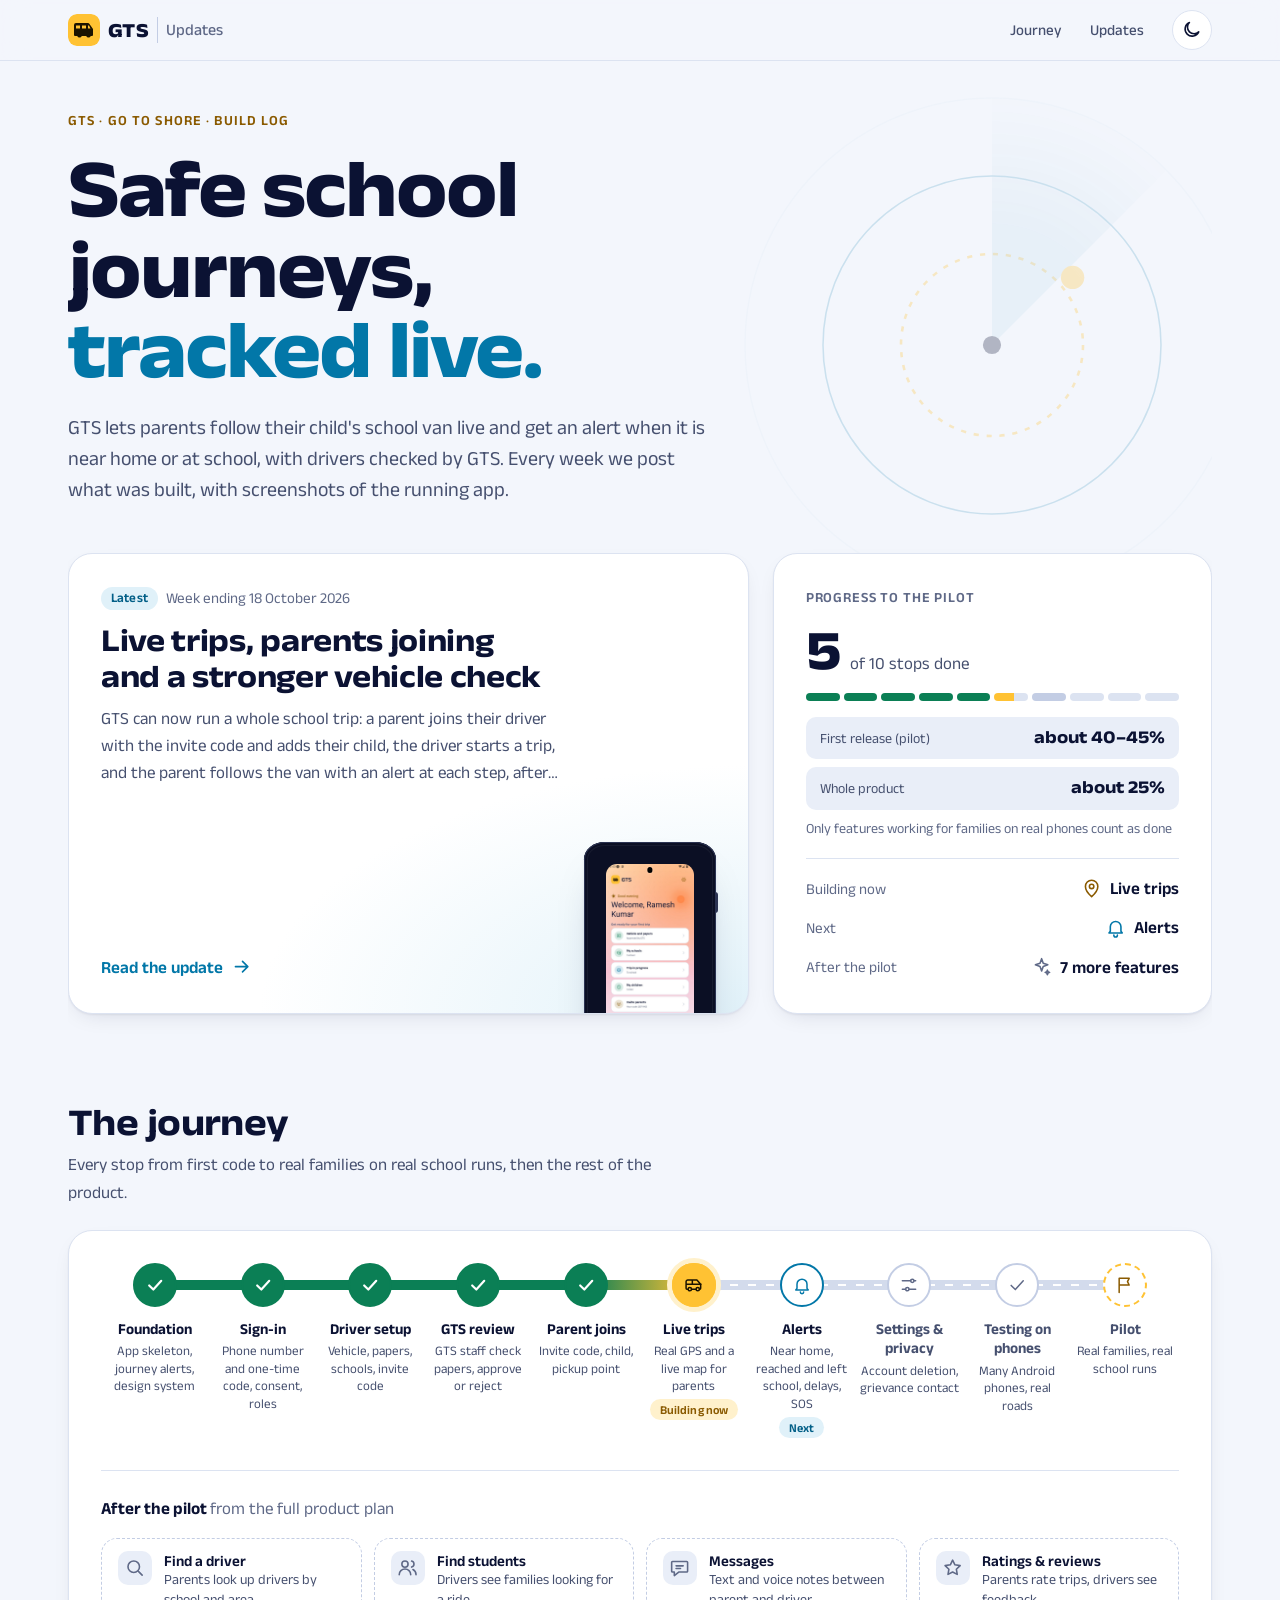
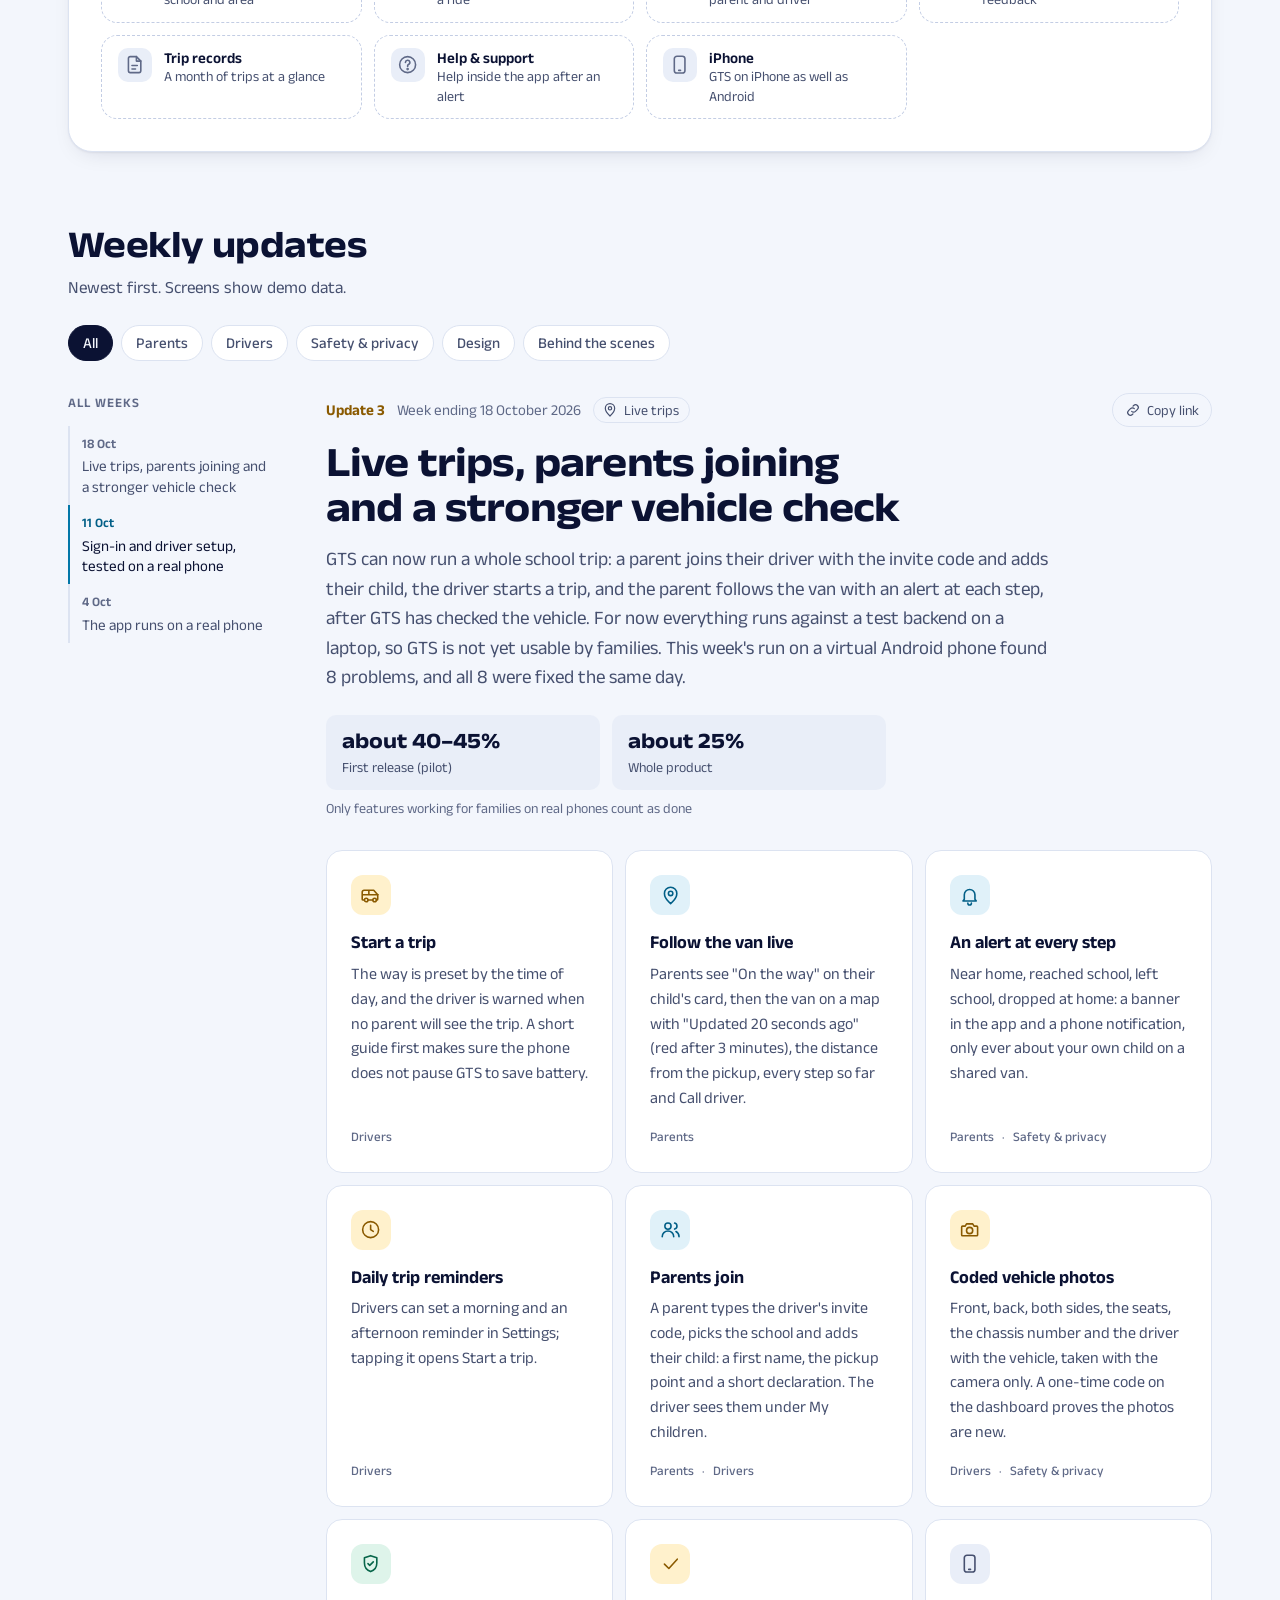
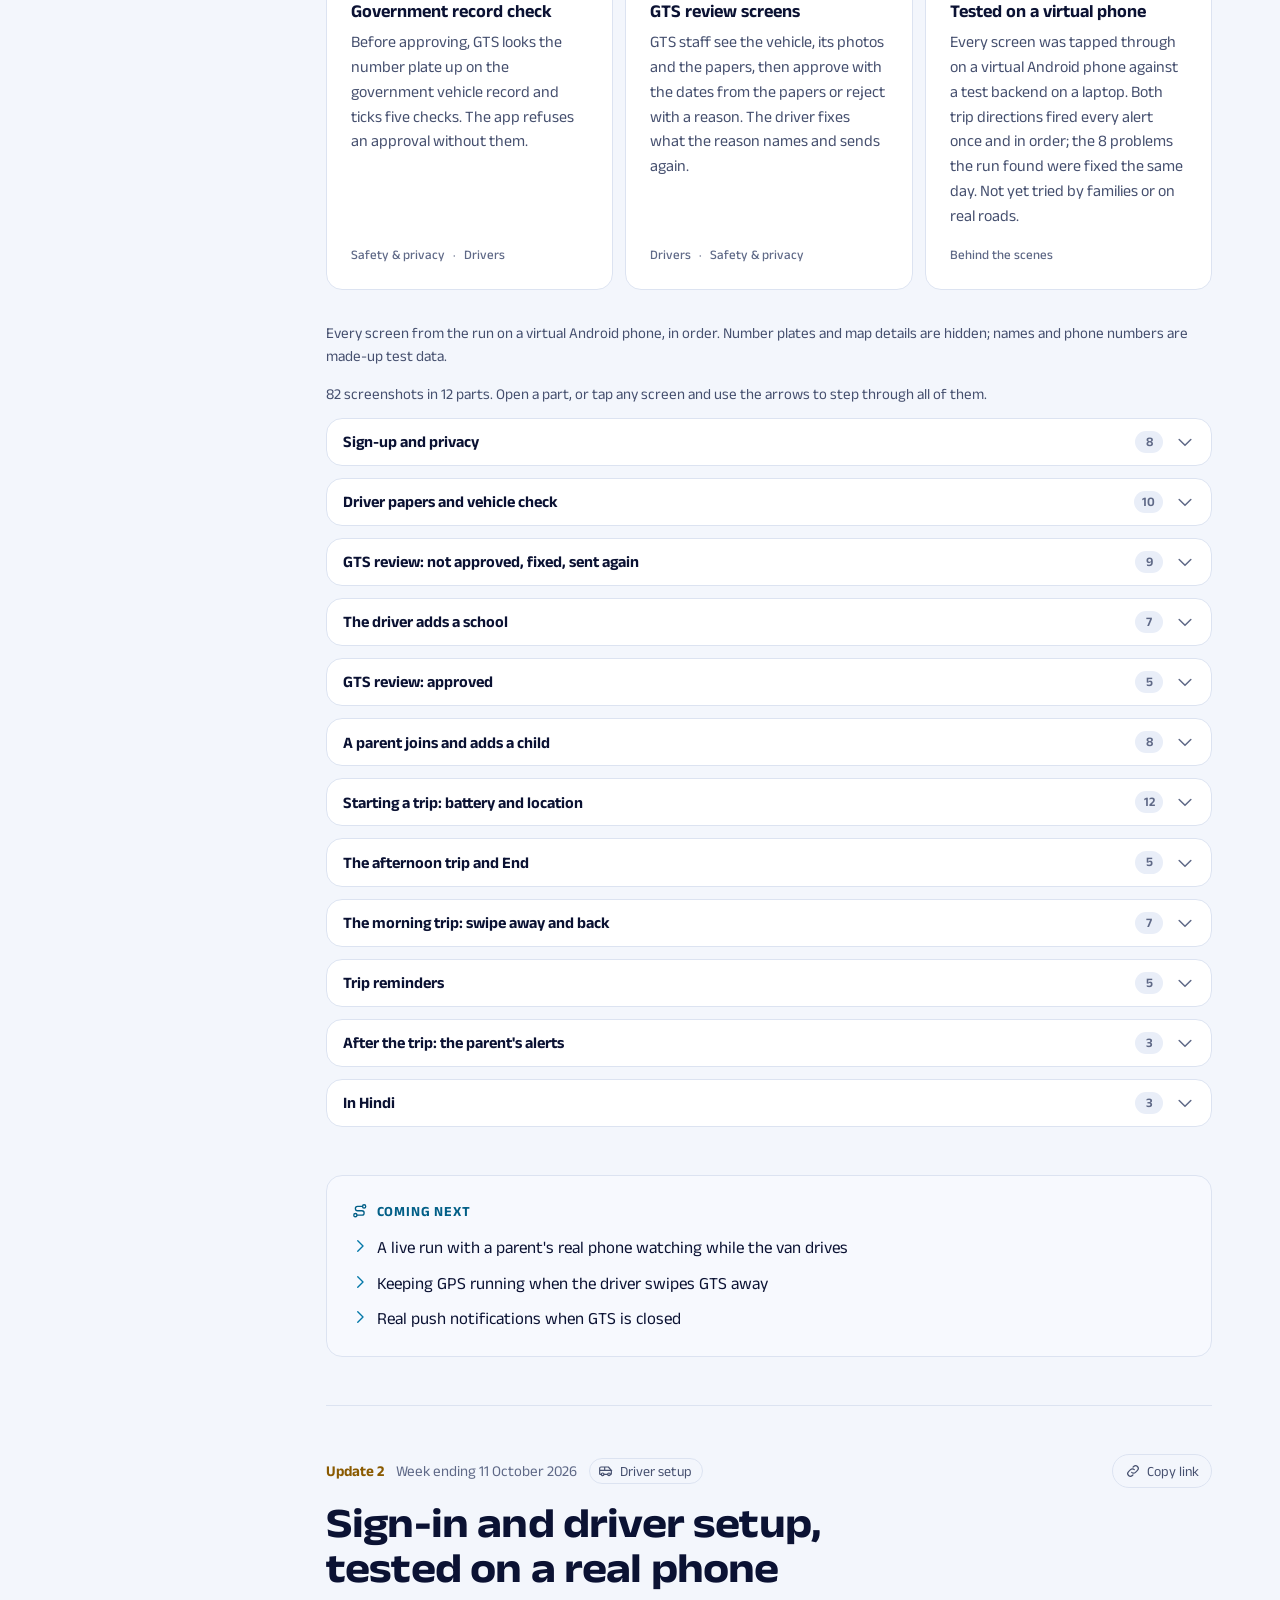
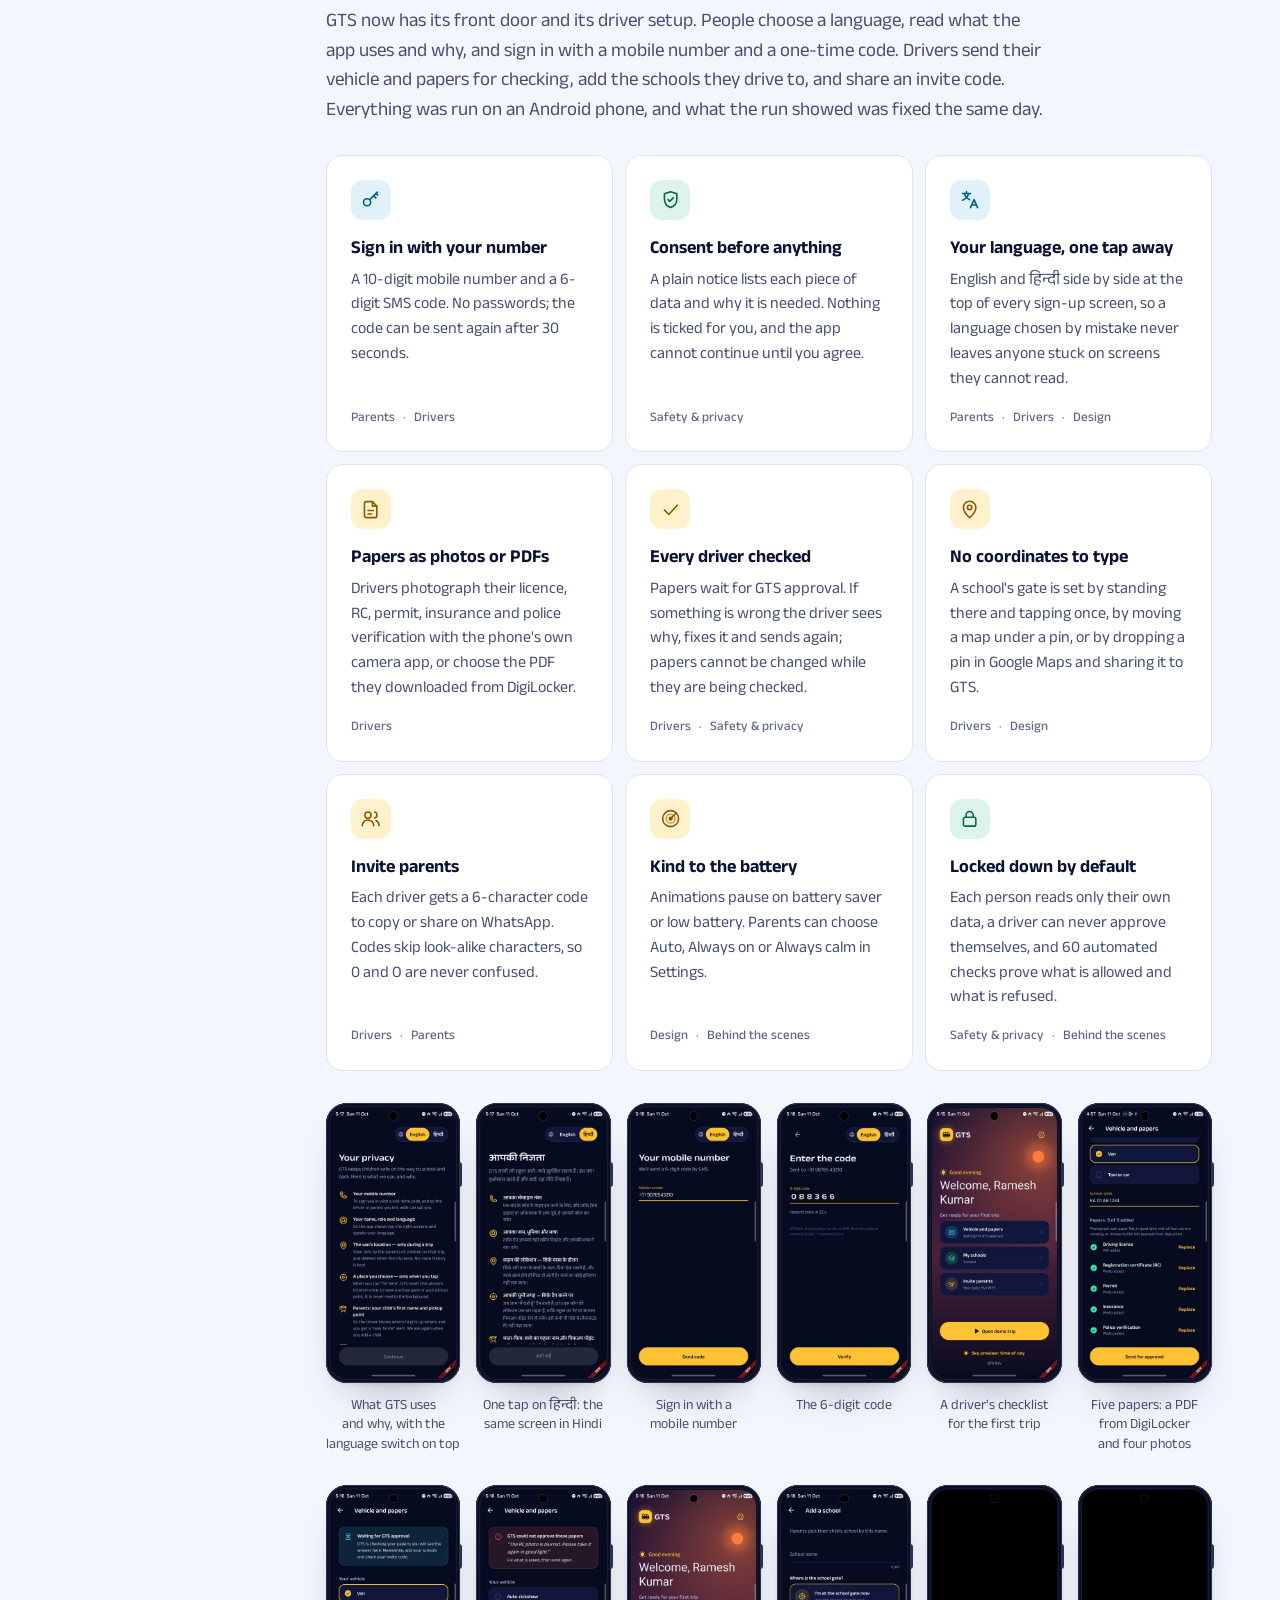
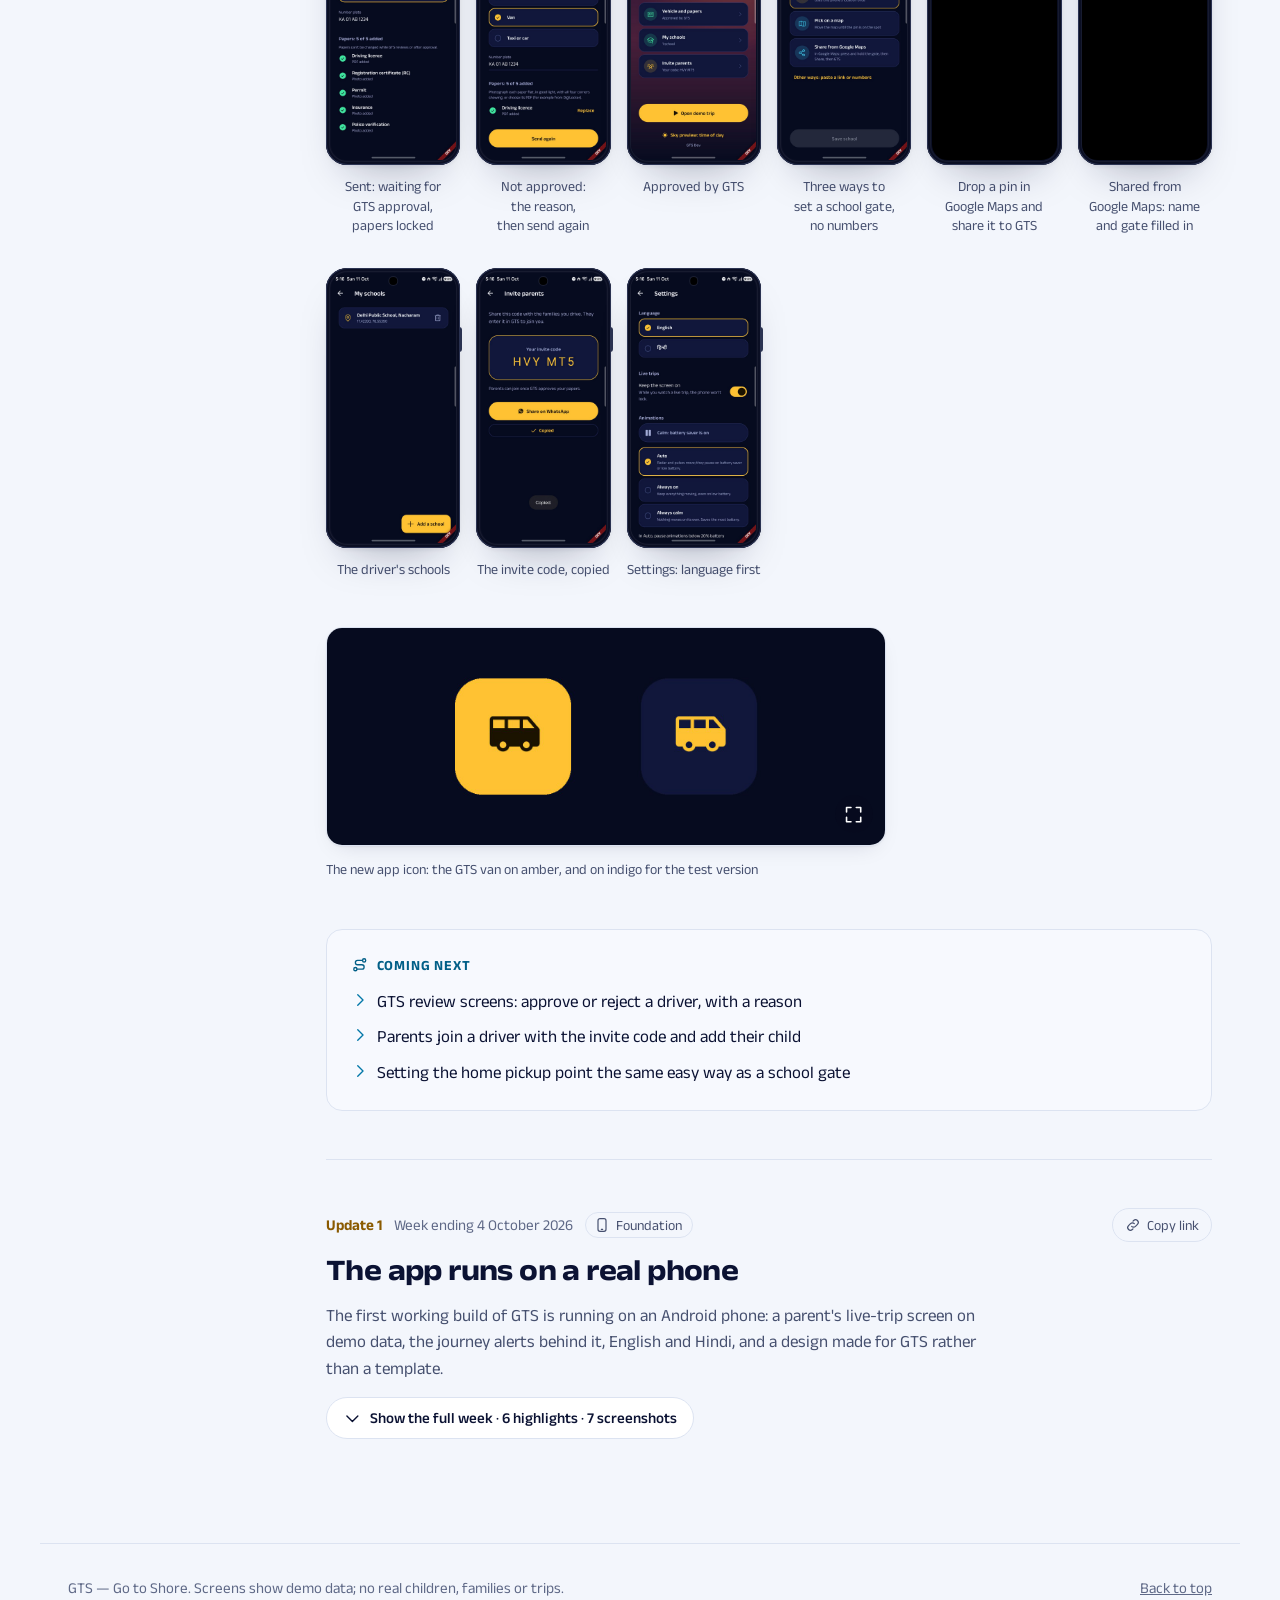
==== commit 1a51d69f: "Week ending 18 October 2026: every screen of the live run, video support, honest progress - All 82 k" ====
--- a/index.html
+++ b/index.html
@@ -29,6 +29,7 @@
     <link rel="stylesheet" href="css/hero.css" />
     <link rel="stylesheet" href="css/road.css" />
     <link rel="stylesheet" href="css/updates.css" />
+    <link rel="stylesheet" href="css/gallery.css" />
     <link rel="stylesheet" href="css/lightbox.css" />
     <script src="js/theme.js"></script>
   </head>
@@ -70,7 +71,7 @@
           <p class="hero__lede">
             GTS lets parents follow their child's school van live and get an alert when it is near home
             or at school, with drivers checked by GTS. Every week we post what was built, with
-            screenshots from a real phone.
+            screenshots of the running app.
           </p>
           <div class="hero__cards">
             <div id="latest" class="hero__latest"></div>
@@ -138,6 +139,8 @@
 
     <script src="data/updates.js"></script>
     <script src="js/icons.js"></script>
+    <script src="js/escape-html.js"></script>
+    <script src="js/gallery.js"></script>
     <script src="js/render.js"></script>
     <script src="js/lightbox.js"></script>
     <script src="js/app.js"></script>
--- a/css/base.css
+++ b/css/base.css
@@ -443,6 +443,46 @@
   color: var(--ink-muted);
 }
 
+/* Progress estimates (a week's `progress`, js/render.js renderEstimates): each figure above its
+   label, side by side, then one line on how they are measured. Used on the hero card and at the
+   top of a week. */
+.estimates__list {
+  display: grid;
+  grid-template-columns: repeat(auto-fit, minmax(min(100%, 150px), 1fr));
+  gap: var(--space-3);
+  margin: 0;
+}
+
+.estimates__item {
+  display: flex;
+  flex-direction: column-reverse;
+  gap: 2px;
+  padding: var(--space-3) var(--space-4);
+  border-radius: var(--radius-s);
+  background: var(--bg-sunken);
+}
+
+.estimates__item dt {
+  font-size: 14px;
+  color: var(--ink-muted);
+}
+
+.estimates__item dd {
+  margin: 0;
+  font-size: 22px;
+  font-weight: 700;
+  font-stretch: var(--wide);
+  line-height: 1.2;
+  color: var(--ink);
+}
+
+.estimates__note {
+  margin-top: var(--space-2);
+  font-size: 14px;
+  line-height: 1.45;
+  color: var(--ink-soft);
+}
+
 .footer {
   max-width: var(--page-max);
   margin: var(--space-8) auto 0;
--- a/css/hero.css
+++ b/css/hero.css
@@ -258,6 +258,26 @@
   background: var(--line-strong);
 }
 
+/* The newest week's estimates (css/base.css .estimates): on this narrow card each one is a row,
+   label left and figure right, so "about 40–45%" never breaks over two lines. */
+.glance .estimates__list {
+  grid-template-columns: minmax(0, 1fr);
+  gap: var(--space-2);
+}
+
+.glance .estimates__item {
+  flex-direction: row;
+  justify-content: space-between;
+  align-items: baseline;
+  gap: var(--space-3);
+  padding: 10px 14px;
+}
+
+.glance .estimates__item dd {
+  font-size: 18px;
+  white-space: nowrap;
+}
+
 .glance__rows {
   display: grid;
   gap: var(--space-3);
--- a/css/updates.css
+++ b/css/updates.css
@@ -1,7 +1,8 @@
 /*
   The weekly updates: section head with the phone "Jump to week" menu, area filter chips, the sticky
-  week index (wide screens), and each week: header, highlight cards, phone-framed screenshots, the
-  wide feature image and "Coming next". Collapsed and filtered states are driven by js/app.js.
+  week index (wide screens), and each week: header, highlight cards, the wide feature image and
+  "Coming next". The phone-framed gallery is in css/gallery.css. Collapsed and filtered states are
+  driven by js/app.js.
 */
 
 .updates {
@@ -10,6 +11,8 @@
 }
 
 .updates__head {
+  /* The anchor of the phone "Jump to week" menu. */
+  position: relative;
   display: flex;
   flex-wrap: wrap;
   align-items: flex-end;
@@ -19,7 +22,9 @@
 
 /* ---------- Phone week menu (wide screens use the sidebar instead) ---------- */
 .jump {
-  position: relative;
+  /* Not the menu's anchor: the header row is (see .updates__head), so the menu spans the column
+     whether the button sits beside the title or wraps under it. */
+  position: static;
 }
 
 .jump summary {
@@ -53,9 +58,12 @@
 .jump__list {
   position: absolute;
   z-index: 15;
+  /* Full column width under the header row. Anchored to the button instead, it ran off the left
+     edge when the button wrapped under the title (iPhone 16, 393 px) and off the right edge when
+     it sat beside it. */
+  left: 0;
   right: 0;
   top: calc(100% + 8px);
-  width: min(320px, calc(100vw - 2 * var(--gutter)));
   max-height: 60vh;
   overflow: auto;
   padding: var(--space-2);
@@ -349,6 +357,13 @@
   color: var(--ink-soft);
 }
 
+/* The week's progress estimates (css/base.css styles the figures): first in the body, kept to a
+   readable width so two figures do not stretch across a wide column. */
+.week__body > .estimates {
+  max-width: 560px;
+  margin-top: var(--space-5);
+}
+
 /* ---------- Highlight cards ---------- */
 .highlights {
   display: grid;
@@ -441,120 +456,6 @@
   .highlight__tags {
     grid-column: 1 / -1;
   }
-}
-
-/* ---------- Screenshot gallery in phone frames ---------- */
-.gallery {
-  margin-top: var(--space-6);
-}
-
-.gallery__track {
-  display: grid;
-  grid-template-columns: repeat(auto-fill, minmax(118px, 1fr));
-  gap: var(--space-6) var(--space-4);
-}
-
-/* Phones: one swipeable row of phones that snaps, bleeding to the screen edges. */
-@media (max-width: 719px) {
-  .gallery__track {
-    grid-auto-flow: column;
-    grid-template-columns: none;
-    grid-auto-columns: 44%;
-    gap: var(--space-4);
-    overflow-x: auto;
-    overscroll-behavior-x: contain;
-    scroll-snap-type: x mandatory;
-    scroll-padding-inline: var(--gutter);
-    margin-inline: calc(-1 * var(--gutter));
-    padding: var(--space-1) var(--gutter) var(--space-3);
-    scrollbar-width: thin;
-  }
-  .gallery__track > li {
-    scroll-snap-align: start;
-  }
-}
-
-.shot {
-  display: flex;
-  flex-direction: column;
-  gap: var(--space-3);
-  margin: 0;
-}
-
-.shot figcaption {
-  font-size: 14px;
-  line-height: 1.4;
-  color: var(--ink-muted);
-  text-align: center;
-  text-wrap: balance;
-}
-
-/* The phone: a dark body with an edge highlight, a side key, the screen and its camera hole.
-   Corner radii are percentages of width / height so the frame scales with the column. */
-.device {
-  position: relative;
-  display: block;
-  width: 100%;
-  padding: 3.6%;
-  border: 0;
-  border-radius: 16% / 7.4%;
-  background: var(--device);
-  box-shadow:
-    inset 0 0 0 1px var(--device-edge),
-    inset 0 0 0 3px var(--device),
-    inset 0 0 0 4px rgb(255 255 255 / 0.05),
-    var(--shadow-lift);
-  cursor: zoom-in;
-  transition: transform 0.25s ease;
-}
-
-button.device:hover {
-  transform: translateY(-4px);
-}
-
-.device::after {
-  content: "";
-  position: absolute;
-  right: -2px;
-  top: 21%;
-  width: 3px;
-  height: 9%;
-  border-radius: 0 3px 3px 0;
-  background: var(--device-edge);
-}
-
-.device__screen {
-  position: relative;
-  display: block;
-  overflow: hidden;
-  aspect-ratio: 720 / 1560;
-  border-radius: 12.5% / 5.8%;
-  background: #000;
-}
-
-.device__screen img {
-  width: 100%;
-  height: 100%;
-  object-fit: cover;
-}
-
-.device__screen::after {
-  content: "";
-  position: absolute;
-  top: 1.6%;
-  left: 50%;
-  width: 6%;
-  aspect-ratio: 1;
-  transform: translateX(-50%);
-  border-radius: 999px;
-  background: #000;
-  box-shadow: 0 0 0 1px rgb(255 255 255 / 0.08);
-}
-
-.device--mini {
-  width: 132px;
-  flex: none;
-  cursor: inherit;
 }
 
 /* ---------- Feature image ---------- */
--- a/css/gallery.css
+++ b/css/gallery.css
@@ -0,0 +1,250 @@
+/*
+  A week's gallery (js/gallery.js): phone screenshots and screen-recording videos in phone frames.
+  - Wide screens: a grid of phones. Phones (< 720 px): one swipeable row that snaps.
+  - Grouped galleries: one bordered section per part of the run, a <details> whose summary is the
+    heading and the count; inside a section the swipe row stays within the box.
+  - Videos play inside their phone frame with the browser's controls.
+  Also the small phone on the hero's "latest update" card (.device--mini).
+*/
+
+/* ---------- Screenshot gallery in phone frames ---------- */
+.gallery {
+  margin-top: var(--space-6);
+}
+
+.gallery__track {
+  display: grid;
+  grid-template-columns: repeat(auto-fill, minmax(118px, 1fr));
+  gap: var(--space-6) var(--space-4);
+}
+
+/* Phones: one swipeable row of phones that snaps, bleeding to the screen edges. */
+@media (max-width: 719px) {
+  .gallery__track {
+    grid-auto-flow: column;
+    grid-template-columns: none;
+    grid-auto-columns: 44%;
+    gap: var(--space-4);
+    overflow-x: auto;
+    overscroll-behavior-x: contain;
+    scroll-snap-type: x mandatory;
+    scroll-padding-inline: var(--gutter);
+    margin-inline: calc(-1 * var(--gutter));
+    padding: var(--space-1) var(--gutter) var(--space-3);
+    scrollbar-width: thin;
+  }
+  .gallery__track > li {
+    scroll-snap-align: start;
+  }
+}
+
+.shot {
+  display: flex;
+  flex-direction: column;
+  gap: var(--space-3);
+  margin: 0;
+}
+
+.shot figcaption {
+  font-size: 14px;
+  line-height: 1.4;
+  color: var(--ink-muted);
+  text-align: center;
+  text-wrap: balance;
+}
+
+/* The phone: a dark body with an edge highlight, a side key, the screen and its camera hole.
+   Corner radii are percentages of width / height so the frame scales with the column. */
+.device {
+  position: relative;
+  display: block;
+  width: 100%;
+  padding: 3.6%;
+  border: 0;
+  border-radius: 16% / 7.4%;
+  background: var(--device);
+  box-shadow:
+    inset 0 0 0 1px var(--device-edge),
+    inset 0 0 0 3px var(--device),
+    inset 0 0 0 4px rgb(255 255 255 / 0.05),
+    var(--shadow-lift);
+  cursor: zoom-in;
+  transition: transform 0.25s ease;
+}
+
+button.device:hover {
+  transform: translateY(-4px);
+}
+
+.device::after {
+  content: "";
+  position: absolute;
+  right: -2px;
+  top: 21%;
+  width: 3px;
+  height: 9%;
+  border-radius: 0 3px 3px 0;
+  background: var(--device-edge);
+}
+
+.device__screen {
+  position: relative;
+  display: block;
+  overflow: hidden;
+  aspect-ratio: 720 / 1560;
+  border-radius: 12.5% / 5.8%;
+  background: #000;
+}
+
+.device__screen img {
+  width: 100%;
+  height: 100%;
+  object-fit: cover;
+}
+
+.device__screen::after {
+  content: "";
+  position: absolute;
+  top: 1.6%;
+  left: 50%;
+  width: 6%;
+  aspect-ratio: 1;
+  transform: translateX(-50%);
+  border-radius: 999px;
+  background: #000;
+  box-shadow: 0 0 0 1px rgb(255 255 255 / 0.08);
+}
+
+.device--mini {
+  width: 132px;
+  flex: none;
+  cursor: inherit;
+}
+
+/* ---------- Grouped galleries: one section per part of the run ---------- */
+.gallery__note,
+.gallery__hint {
+  font-size: 15px;
+  line-height: 1.5;
+  color: var(--ink-muted);
+}
+
+.gallery__note + .gallery__hint {
+  margin-top: var(--space-1);
+}
+
+/* minmax(0, 1fr) and min-width: 0: an open section's swipe row is as wide as all its phones; without
+   these the grid column grows to fit it and the whole page scrolls sideways on a phone. */
+.gallery--grouped {
+  display: grid;
+  grid-template-columns: minmax(0, 1fr);
+  gap: var(--space-3);
+}
+
+.gallery__group {
+  min-width: 0;
+  border: 1px solid var(--line);
+  border-radius: var(--radius-m);
+  background: var(--panel);
+}
+
+.gallery__heading {
+  display: flex;
+  align-items: center;
+  gap: var(--space-3);
+  padding: 12px 16px;
+  border-radius: var(--radius-m);
+  font-size: 16px;
+  font-weight: 650;
+  line-height: 1.35;
+  cursor: pointer;
+  list-style: none;
+}
+
+.gallery__heading::-webkit-details-marker {
+  display: none;
+}
+
+.gallery__heading:hover .gallery__chevron {
+  color: var(--ink);
+}
+
+.gallery__heading-text {
+  flex: 1;
+  min-width: 0;
+}
+
+.gallery__count {
+  min-width: 28px;
+  padding: 0 8px;
+  border-radius: 999px;
+  background: var(--bg-sunken);
+  color: var(--ink-soft);
+  font-size: 13px;
+  font-weight: 600;
+  line-height: 1.7;
+  text-align: center;
+}
+
+.gallery__chevron {
+  width: 20px;
+  height: 20px;
+  color: var(--ink-soft);
+  transition: transform 0.2s ease;
+}
+
+.gallery__group[open] .gallery__chevron {
+  transform: rotate(180deg);
+}
+
+.gallery__group > .gallery__track {
+  padding: var(--space-2) 16px var(--space-5);
+}
+
+/* Phones: the section's swipe row scrolls inside its box instead of bleeding to the screen edge. */
+@media (max-width: 719px) {
+  .gallery__group > .gallery__track {
+    margin-inline: 0;
+    padding: var(--space-1) 16px var(--space-4);
+    scroll-padding-inline: 16px;
+  }
+}
+
+@media (prefers-reduced-motion: reduce) {
+  .gallery__chevron {
+    transition: none;
+  }
+}
+
+/* ---------- Videos in a phone frame ---------- */
+.device--video {
+  cursor: auto;
+}
+
+.device__screen video {
+  display: block;
+  width: 100%;
+  height: 100%;
+  object-fit: cover;
+  background: #000;
+}
+
+.shot__kind {
+  display: inline-flex;
+  align-items: center;
+  gap: 4px;
+  margin-right: 4px;
+  padding: 0 8px;
+  border-radius: 999px;
+  background: var(--live-soft);
+  color: var(--live-ink);
+  font-size: 12px;
+  font-weight: 600;
+  line-height: 1.7;
+  vertical-align: 1px;
+}
+
+.shot__kind .icon {
+  width: 11px;
+  height: 11px;
+}
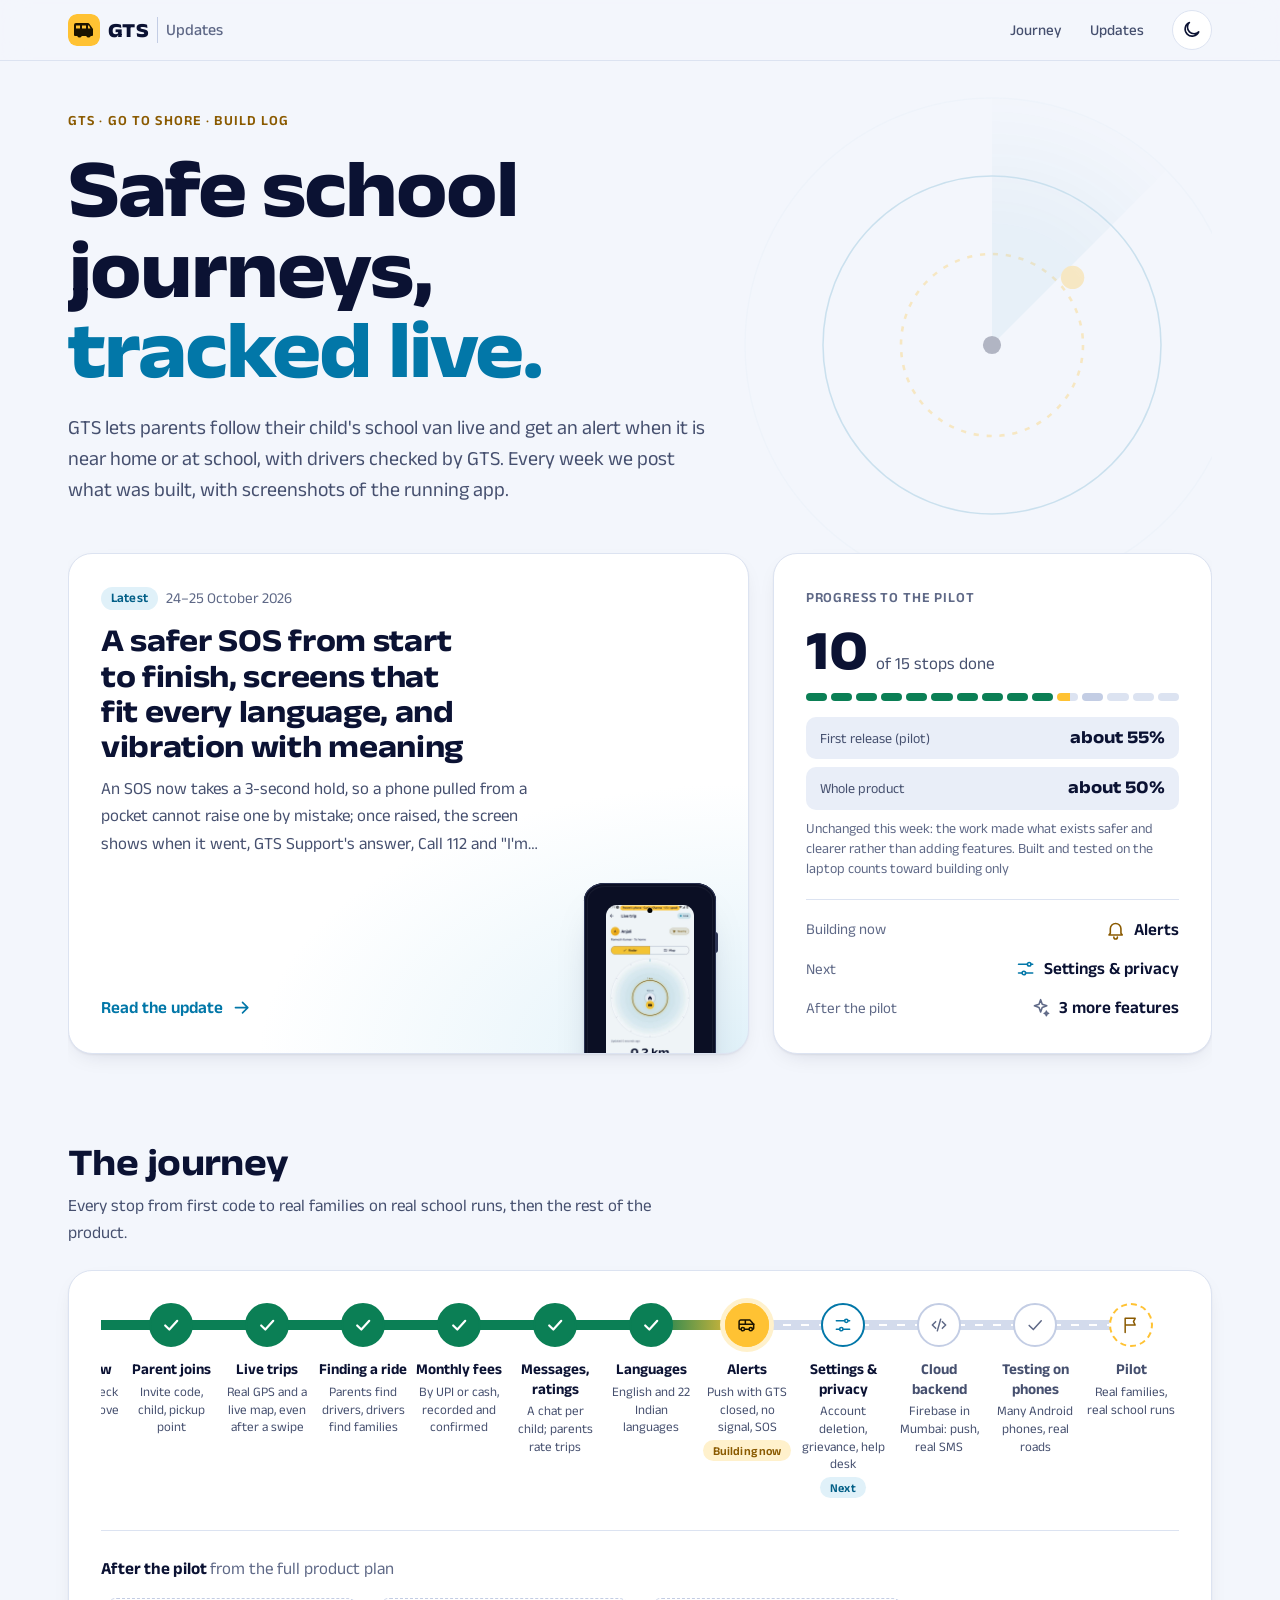
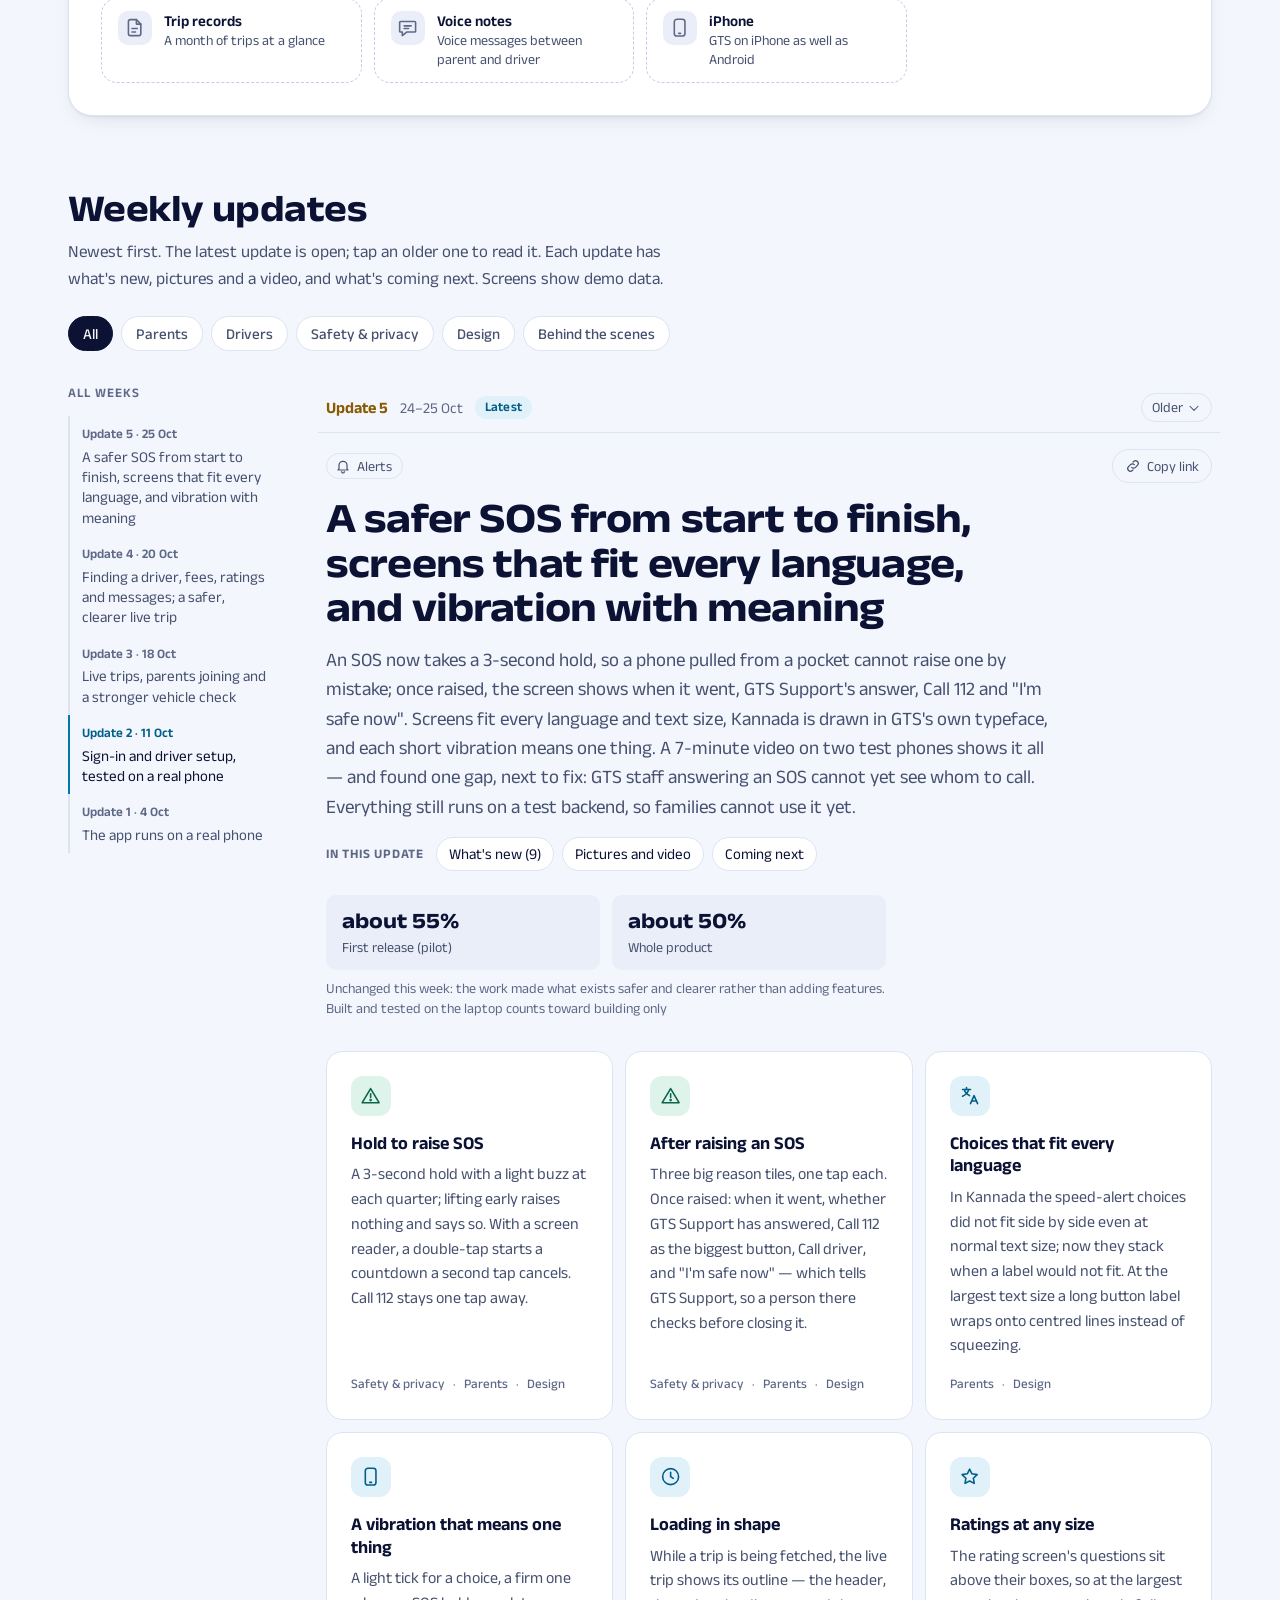
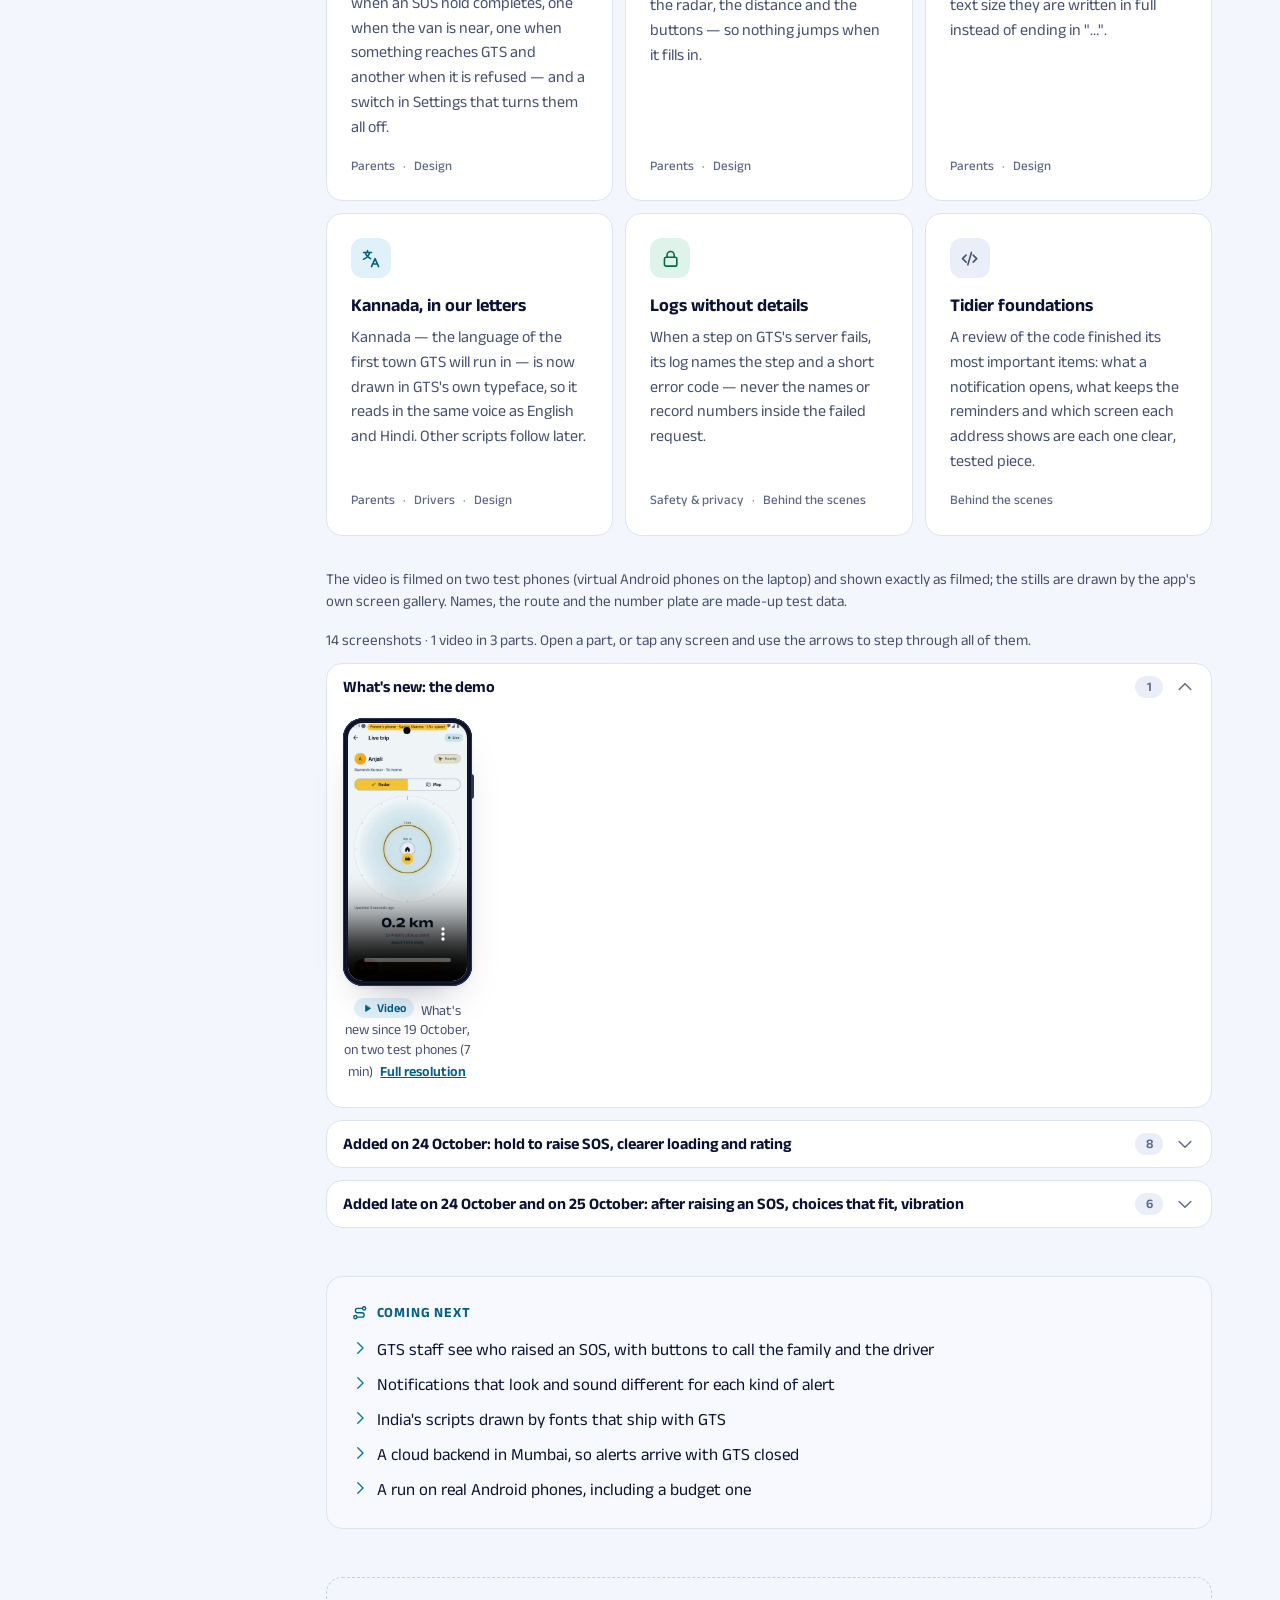
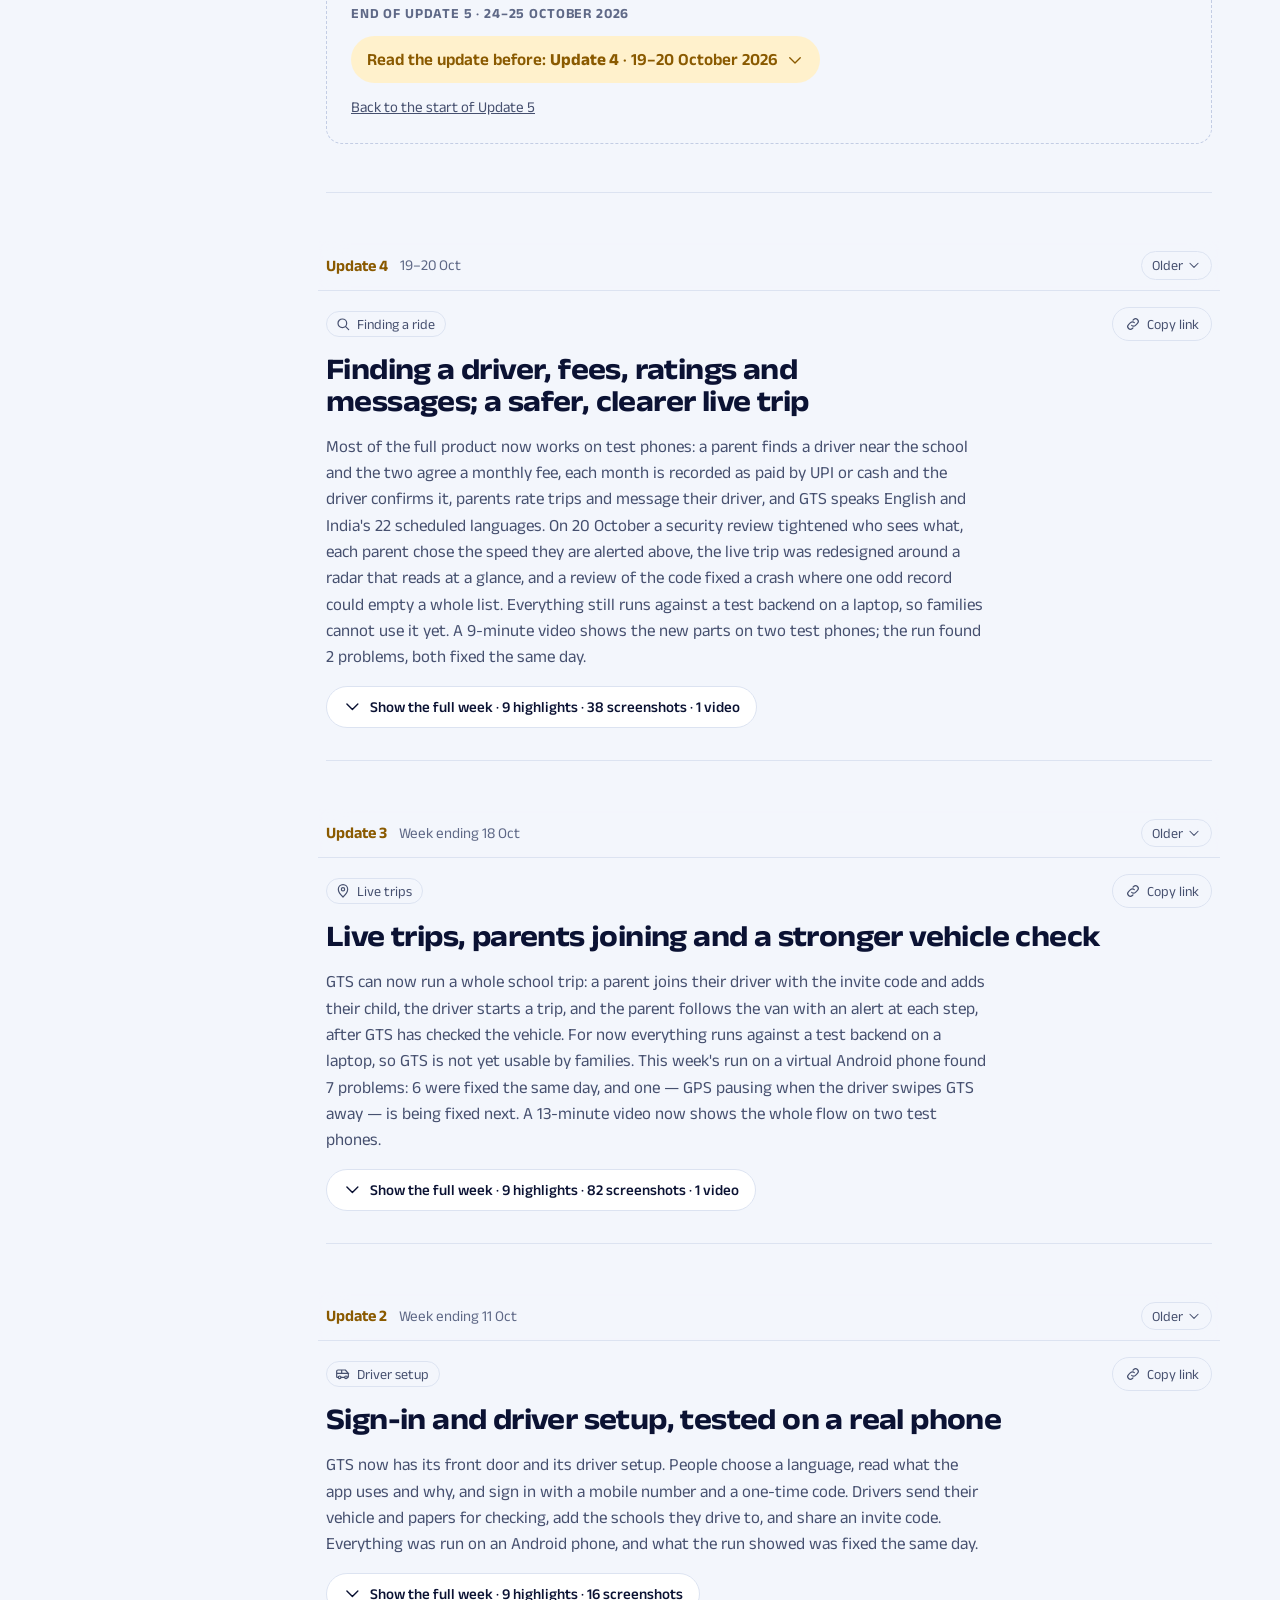
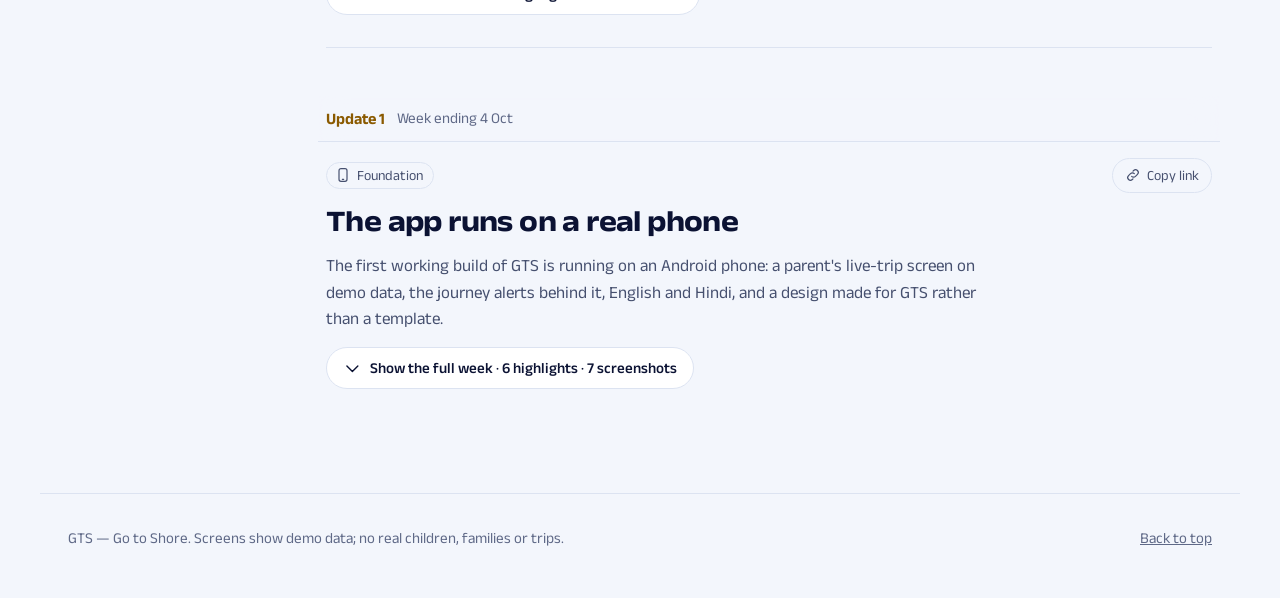
==== commit 10bede38: "Easier to read: a pinned bar says which update you are in, contents and an end for each; one update " ====
--- a/index.html
+++ b/index.html
@@ -5,6 +5,7 @@
   HOW: no build step and no framework. js/icons.js (sprite), js/render.js (HTML for each part),
   js/lightbox.js (screenshot viewer) and js/app.js (puts it together) fill the empty containers
   below; js/theme.js runs first, in <head>, so the light/dark choice applies before the first paint.
+  One update alone, to share: update.html?id=<week id> (js/update-page.js); "Copy link" gives it.
   PUBLIC: this repository is public. Product progress only — no costs, legal research, business
   model, partner or pilot dates, or personal data. node tools/check-updates.js guards the data.
 -->
@@ -92,7 +93,7 @@
         <div class="section-head updates__head">
           <div>
             <h2 class="section-title" id="updates-title">Weekly updates</h2>
-            <p class="section-sub">Newest first. Screens show demo data.</p>
+            <p class="section-sub">Newest first. The latest update is open; tap an older one to read it. Each update has what's new, pictures and a video, and what's coming next. Screens show demo data.</p>
           </div>
           <details class="jump">
             <summary><span>Jump to week</span> <span class="jump__count" id="jump-count"></span></summary>
@@ -143,6 +144,7 @@
     <script src="js/gallery.js"></script>
     <script src="js/render.js"></script>
     <script src="js/lightbox.js"></script>
+    <script src="js/share-link.js"></script>
     <script src="js/app.js"></script>
   </body>
 </html>
--- a/css/road.css
+++ b/css/road.css
@@ -167,11 +167,24 @@
 
 /* ---------- Horizontal road from 960 px ---------- */
 @media (min-width: 960px) {
+  /* WHY a minimum column width and sideways scrolling: with 15 stops, equal shares of the panel
+     were narrower than a long word ("Foundation"), which ran into the next stop's text (week of
+     25 October 2026). Each stop keeps room for its words; a road wider than the panel scrolls,
+     and app.js starts it with the stop being built in view.
+     WHY the padding and the matching negative margin: a scrolling box clips what sticks out, and
+     the pulse around the stop being built reaches 18 px past its marker; the margin keeps the
+     road where it was inside the panel. */
   .road {
     --marker: 44px;
     --road-width: 10px;
+    --stop-min-width: 96px;
+    --pulse-room: 20px;
     display: grid;
-    grid-template-columns: repeat(var(--stops), minmax(0, 1fr));
+    grid-template-columns: repeat(var(--stops), minmax(var(--stop-min-width), 1fr));
+    overflow-x: auto;
+    padding-block: var(--pulse-room);
+    margin-block: calc(-1 * var(--pulse-room));
+    scrollbar-width: thin;
   }
 
   .stop {
--- a/css/updates.css
+++ b/css/updates.css
@@ -204,6 +204,14 @@
   border-top: 0;
 }
 
+/* A jump to a later update (Older, its permalink) lands with its pinned bar right under the top
+   bar: its own top padding scrolls away too, so the update above leaves no squeezed bar behind.
+   HOW: the page already keeps var(--topbar-height) + var(--space-4) clear (scroll-padding-top in
+   base.css); taking the padding and that space-4 back off puts the bar at the top bar's edge. */
+.week + .week {
+  scroll-margin-top: calc(-1 * (var(--space-7) + var(--space-4)));
+}
+
 .week:focus {
   outline: none;
 }
@@ -247,7 +255,8 @@
   grid-template-areas:
     "meta copy"
     "title title"
-    "summary summary";
+    "summary summary"
+    "contents contents";
   align-items: center;
   column-gap: var(--space-3);
 }
@@ -307,18 +316,8 @@
   height: 16px;
 }
 
-@media (max-width: 420px) {
-  .week__copy span {
-    position: absolute;
-    width: 1px;
-    height: 1px;
-    overflow: hidden;
-    clip-path: inset(50%);
-  }
-  .week__copy {
-    padding: 8px;
-  }
-}
+/* "Copy link" keeps its words on a phone too: it is how one update is shared (25 October 2026),
+   and an unlabelled chain icon was not read as "share". */
 
 .week__title {
   grid-area: title;
@@ -501,6 +500,149 @@
   color: var(--ink-muted);
 }
 
+/* ---------- Where am I: the pinned bar, the contents row, the end (25 October 2026) ----------
+   An update runs to thousands of pixels on a phone, and readers could not tell where one ended
+   and the next began (Teja). The bar stays pinned under the top bar for the whole update and says
+   which one it is; the contents row jumps to its parts; the end block closes it with the way on. */
+.week__bar {
+  position: sticky;
+  top: var(--topbar-height);
+  z-index: 10;
+  display: flex;
+  flex-wrap: wrap;
+  align-items: center;
+  gap: var(--space-2) var(--space-3);
+  margin: 0 calc(-1 * var(--space-2)) var(--space-4);
+  padding: 10px var(--space-2);
+  background: var(--topbar-bg);
+  backdrop-filter: saturate(1.4) blur(14px);
+  -webkit-backdrop-filter: saturate(1.4) blur(14px);
+  border-bottom: 1px solid var(--line);
+  font-size: 15px;
+  color: var(--ink-soft);
+}
+
+.week__bar .week__number {
+  font-size: 16px;
+}
+
+.week__bar-steps {
+  display: inline-flex;
+  gap: var(--space-2);
+  margin-left: auto;
+}
+
+.week__bar-step {
+  display: inline-flex;
+  align-items: center;
+  gap: 4px;
+  padding: 2px 10px;
+  border-radius: 999px;
+  border: 1px solid var(--line);
+  color: var(--ink-muted);
+  font-size: 14px;
+  text-decoration: none;
+}
+
+.week__bar-step:hover {
+  color: var(--ink);
+  border-color: var(--line-strong);
+}
+
+.week__bar-step .icon {
+  width: 14px;
+  height: 14px;
+}
+
+/* Targets of the contents row land below the top bar and the pinned bar. */
+.week [id^="new-"],
+.week [id^="media-"],
+.week [id^="next-"] {
+  scroll-margin-top: calc(var(--topbar-height) + 64px);
+}
+
+.week__contents {
+  grid-area: contents;
+  display: flex;
+  flex-wrap: wrap;
+  align-items: center;
+  gap: var(--space-2);
+  margin-top: var(--space-4);
+}
+
+.week__contents-label {
+  margin-right: var(--space-1);
+  font-size: 13px;
+  font-weight: 650;
+  letter-spacing: 0.06em;
+  text-transform: uppercase;
+  color: var(--ink-soft);
+}
+
+.week__contents a {
+  padding: 4px 12px;
+  border-radius: 999px;
+  border: 1px solid var(--line);
+  background: var(--panel);
+  color: var(--ink);
+  font-size: 15px;
+  text-decoration: none;
+}
+
+.week__contents a:hover {
+  border-color: var(--line-strong);
+}
+
+/* A collapsed update shows its header only: the contents would jump into a hidden body. */
+.week.is-collapsed .week__contents {
+  display: none;
+}
+
+.week__end {
+  margin-top: var(--space-7);
+  padding: var(--space-5);
+  border-radius: var(--radius-m);
+  border: 1px dashed var(--line-strong);
+  display: grid;
+  gap: var(--space-3);
+  justify-items: start;
+}
+
+.week__end-label {
+  font-size: 14px;
+  font-weight: 650;
+  letter-spacing: 0.06em;
+  text-transform: uppercase;
+  color: var(--ink-soft);
+}
+
+.week__end-next {
+  display: inline-flex;
+  align-items: center;
+  gap: var(--space-2);
+  padding: 10px 16px;
+  border-radius: 999px;
+  background: var(--brand-soft);
+  color: var(--brand-ink);
+  font-weight: 600;
+  text-decoration: none;
+}
+
+.week__end-next .icon {
+  flex: none;
+  width: 18px;
+  height: 18px;
+}
+
+.week__end-first {
+  color: var(--ink-muted);
+}
+
+.week__end-top {
+  color: var(--ink-muted);
+  font-size: 15px;
+}
+
 /* ---------- Coming next ---------- */
 .next {
   margin-top: var(--space-7);
--- a/css/gallery.css
+++ b/css/gallery.css
@@ -248,3 +248,13 @@
   width: 11px;
   height: 11px;
 }
+
+/* A video's "Full resolution" link: quiet next to the caption, still a clear tap target. */
+.shot__download {
+  display: inline-block;
+  margin-left: 4px;
+  padding: 2px 0;
+  color: var(--live-ink);
+  font-weight: 600;
+  white-space: nowrap;
+}
